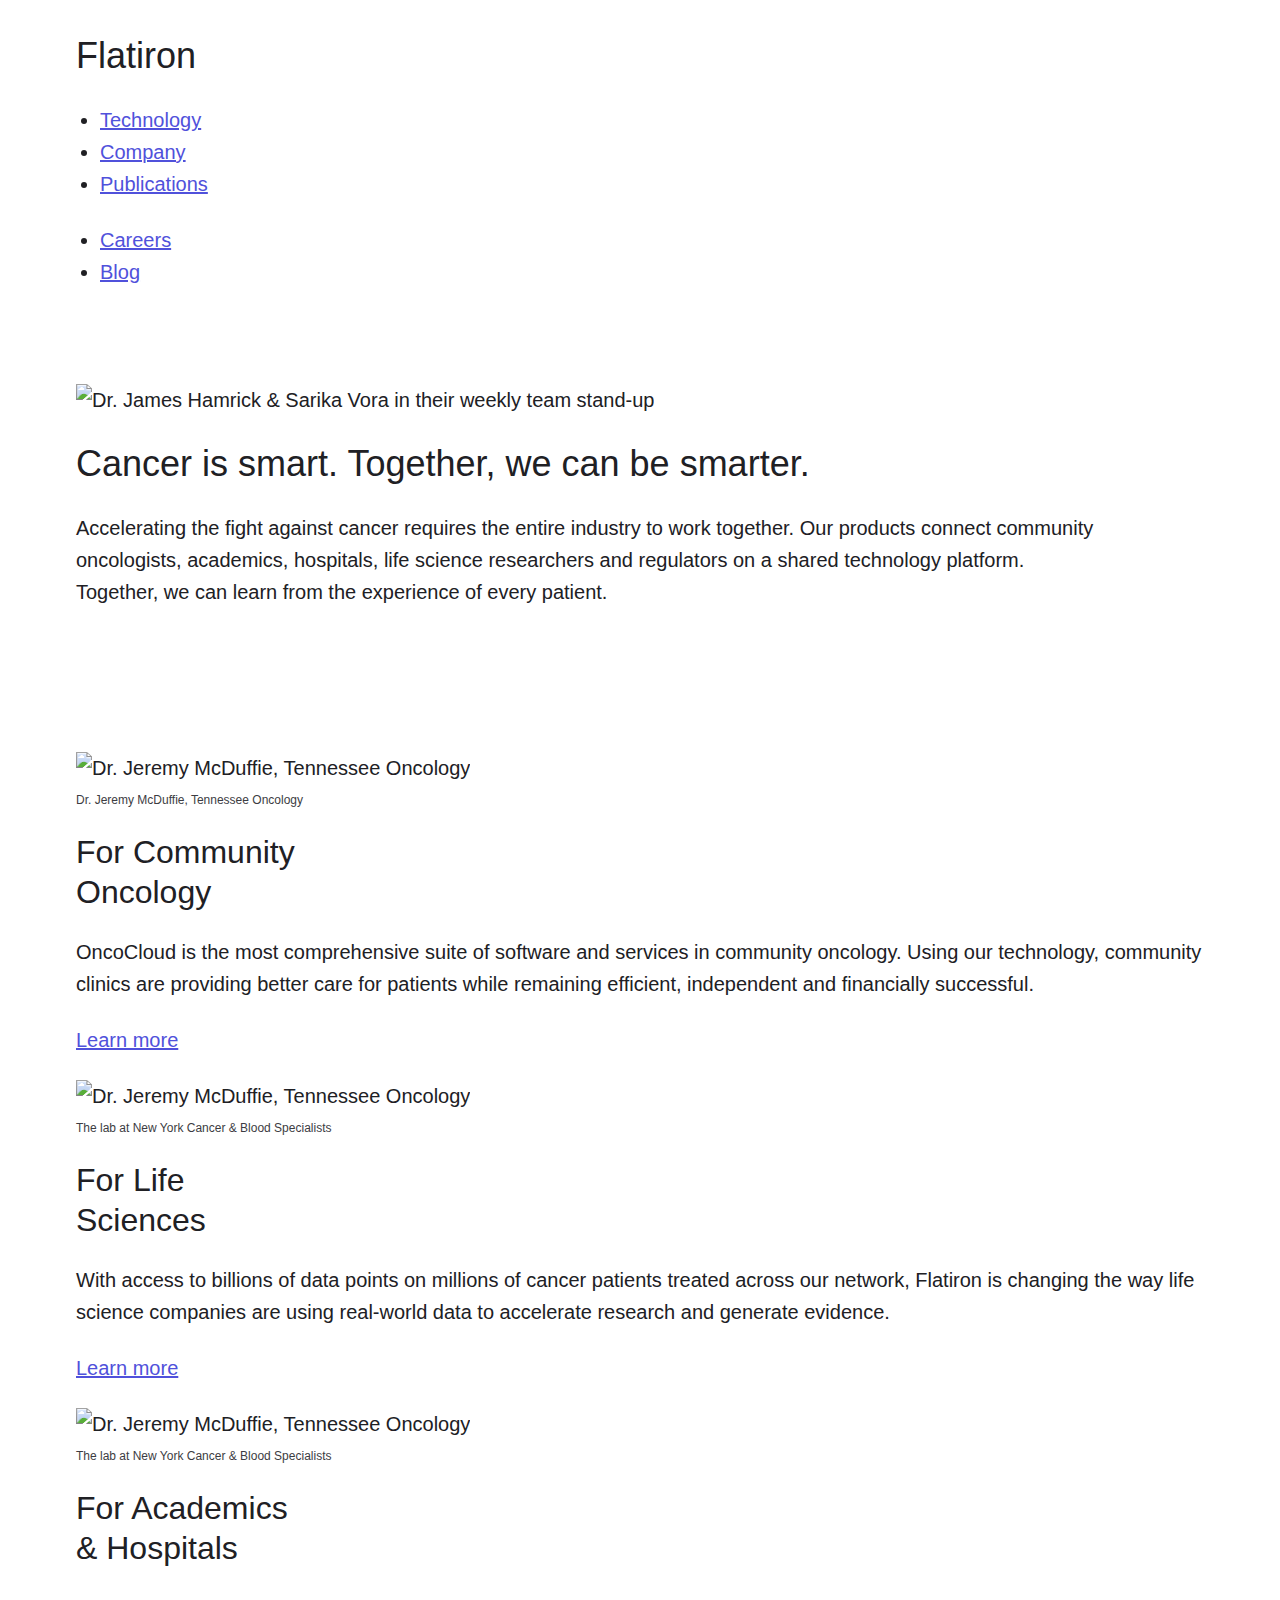
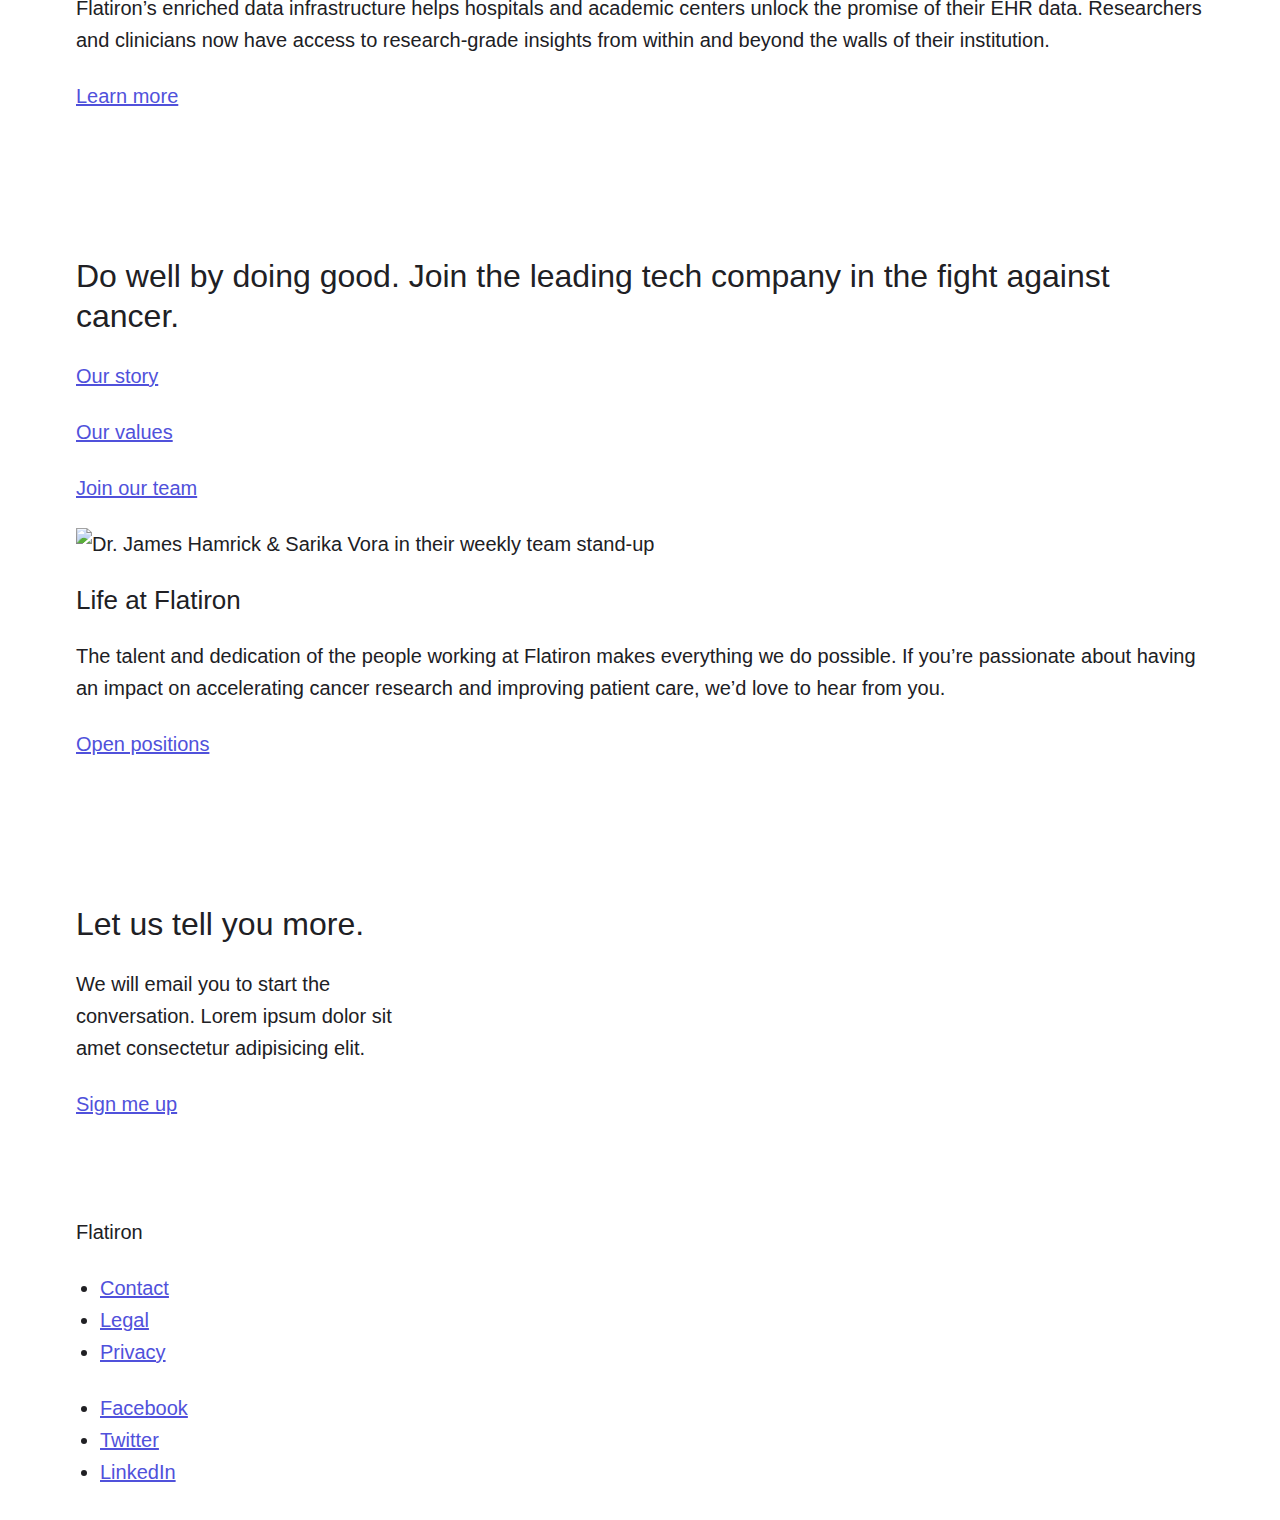
==== index.html @ cca9a59b "Project defaults" ====
<!doctype html>
<html lang="en">
    <head>
        <meta charset="utf-8">
        <meta http-equiv="x-ua-compatible" content="ie=edge">
        <title>Flatiron</title>
        <meta name="description" content="This is my HTML5 boilerplate.">
        <meta name="viewport" content="width=device-width, initial-scale=1.0">
        <meta name="msapplication-TileColor" content="#e85e00">
        <meta name="theme-color" content="#e85e00">
        <link rel="apple-touch-icon" sizes="180x180" href="/apple-touch-icon.png">
        <link rel="icon" type="image/png" sizes="32x32" href="/favicon-32x32.png">
        <link rel="icon" type="image/png" sizes="16x16" href="/favicon-16x16.png">
        <link rel="manifest" href="/site.webmanifest">
        <link rel="mask-icon" href="/safari-pinned-tab.svg" color="#5bbad5">
        <meta name="msapplication-TileColor" content="#603cba">
        <meta name="theme-color" content="#ffffff">
        <link rel="stylesheet" href="css/normalize.css">
        <link rel="stylesheet" href="css/screen.css">
    </head>
    <body>
        <header class="o-row">
            <div class="o-container">
                <h1>
                    Flatiron
                </h1>
                <nav>
                    <ul>
                        <li><a href="#!">Technology</a></li>
                        <li><a href="#!">Company</a></li>
                        <li><a href="#!">Publications</a></li>
                    </ul>
                </nav>
                <nav>
                    <ul>
                        <li><a href="#!">Careers</a></li>
                        <li><a href="#!">Blog</a></li>
                    </ul>
                </nav>
            </div>
        </header>
        <section class="o-row o-row--lg">
            <div class="o-container">
                <figure>
                    <img src="img/jpg/intro-img.jpg" alt="Dr. James Hamrick & Sarika Vora in their weekly team stand-up">
                </figure>
                <h1>
                    Cancer is smart.
                    Together, we can
                    be smarter.
                </h1>
                <p>
                    Accelerating the fight against cancer requires the entire industry to work together. Our products connect community oncologists, academics, hospitals, life science researchers and regulators on a shared technology platform. <br>
                    Together, we can learn from the experience of every patient.
                </p>
            </div>
        </section>
        <section class="o-row o-row--lg">
            <div class="o-container">
                <article>
                    <figure>
                        <picture>
                            <source srcset="img/jpg/img-1.jpg" media="(min-width: 992px)">
                            <source srcset="img/jpg/img-1-landscape@2x.jpg" media="(min-width: 576px)">
                            <img src="img/jpg/img-1-landscape.jpg" alt="Dr. Jeremy McDuffie, Tennessee Oncology">
                        </picture>
                        <figcaption>Dr. Jeremy McDuffie, Tennessee Oncology</figcaption>
                    </figure>
                    <header>
                        <h2>
                            For Community <br>
                            Oncology
                        </h2>
                    </header>
                    <p>
                        OncoCloud is the most comprehensive suite of software and services in community oncology. Using our technology, community clinics are providing better care for patients while remaining efficient, independent and financially successful.
                    </p>
                    <p>
                        <a href="#!">Learn more</a>
                    </p>
                </article>
                <article>
                    <figure>
                        <picture>
                            <source srcset="img/jpg/img-2.jpg" media="(min-width: 992px)">
                            <source srcset="img/jpg/img-2-landscape@2x.jpg" media="(min-width: 576px)">
                            <img src="img/jpg/img-2-landscape.jpg" alt="Dr. Jeremy McDuffie, Tennessee Oncology">
                        </picture>
                        <figcaption>The lab at New York Cancer & Blood Specialists</figcaption>
                    </figure>
                    <header>
                        <h2>
                            For Life <br>
                            Sciences
                        </h2>
                    </header>
                    <p>
                        With access to billions of data points on millions of cancer patients treated across our network, Flatiron is changing the way life science companies are using real-world data to accelerate research and generate evidence.
                    </p>
                    <p>
                        <a href="#!">Learn more</a>
                    </p>
                </article>
                <article>
                    <figure>
                        <picture>
                            <source srcset="img/jpg/img-3.jpg" media="(min-width: 992px)">
                            <source srcset="img/jpg/img-3-landscape@2x.jpg" media="(min-width: 576px)">
                            <img src="img/jpg/img-3-landscape.jpg" alt="Dr. Jeremy McDuffie, Tennessee Oncology">
                        </picture>
                        <figcaption>The lab at New York Cancer & Blood Specialists</figcaption>
                    </figure>
                    <header>
                        <h2>
                            For Academics <br>
                            &amp; Hospitals
                        </h2>
                    </header>
                    <p>
                        Flatiron’s enriched data infrastructure helps hospitals and academic centers unlock the promise of their EHR data. Researchers and clinicians now have access to research-grade insights from within and beyond the walls of their institution.
                    </p>
                    <p>
                        <a href="#!">Learn more</a>
                    </p>
                </article>
            </div>
        </section>
        <section class="o-row o-row--lg">
            <div class="o-container">
                <header>
                    <h2>
                        Do well by doing good. Join the leading tech company in the fight against cancer.
                    </h2>
                </header>
                <p>
                    <a href="#!">Our story</a>
                </p>
                <p>
                    <a href="#!">Our values</a>
                </p>
                <p>
                    <a href="#!">Join our team</a>
                </p>
            </div>
            <div class="o-container">
                <figure>
                    <img src="img/jpg/img-4.jpg" alt="Dr. James Hamrick & Sarika Vora in their weekly team stand-up">
                </figure>
            </div>
            <div class="o-container">
                <h3>
                    Life at Flatiron
                </h3>

                <p>
                    The talent and dedication of the people working at Flatiron makes everything we do possible. If you’re passionate about having an impact on accelerating cancer research and improving patient care, we’d love to hear from you.
                </p>
                <p>
                    <a href="#!">Open positions</a>
                </p>
            </div>
        </section>
        <section class="o-row o-row--lg">
            <div class="o-container">
                <div class="u-max-width-xs">
                    <h2>
                        Let us tell you more.
                    </h2>
                    <p>
                        We will email you to start the conversation. Lorem ipsum dolor sit amet consectetur adipisicing elit.
                    </p>
                    <p>
                        <a href="#!">Sign me up</a>
                    </p>
                </div>
            </div>
        </section>
        <footer class="o-row">
            <div class="o-container">
                <p>
                    Flatiron
                </p>
                <nav>
                    <ul>
                        <li><a href="#!">Contact</a></li>
                        <li><a href="#!">Legal</a></li>
                        <li><a href="#!">Privacy</a></li>
                    </ul>
                </nav>

                <nav>
                    <ul>
                        <li><a href="#!">Facebook</a></li>
                        <li><a href="#!">Twitter</a></li>
                        <li><a href="#!">LinkedIn</a></li>
                    </ul>
                </nav>
            </div>
        </footer>
    </body>
</html>
---- css/screen.css ----
/*------------------------------------*\
  #FONTS
\*------------------------------------*/
@font-face {
    font-family: "HK Grotesk Web";
    font-weight: 200;
    src: url("../fonts/hkgrotesk-light-webfont.woff2") format("woff2");
    src: url("../fonts/hkgrotesk-light-webfont.woff") format("woff");
}

@font-face {
    font-family: "HK Grotesk Web";
    font-weight: 400;
    src: url("../fonts/hkgrotesk-regular-webfont.woff2") format("woff2");
    src: url("../fonts/hkgrotesk-regular-webfont.woff") format("woff");
}

@font-face {
    font-family: "HK Grotesk Web";
    font-weight: 600;
    src: url("../fonts/hkgrotesk-medium-webfont.woff2") format("woff2");
    src: url("../fonts/hkgrotesk-medium-webfont.woff") format("woff");
}
/*------------------------------------*\
  #GENERIC
\*------------------------------------*/

/*
    Generic: Page
    ---
    Global page styles + universal box-sizing:
*/

html {
    font-size: 16px;
    line-height: 1.5;
    font-family: "HK Grotesk Web", Helvetica, arial, sans-serif;
    color: #202024;
    box-sizing: border-box;
    -webkit-font-smoothing: antialiased;
    -moz-osx-font-smoothing: grayscale;
}

*,
*:before,
*:after {
    box-sizing: inherit;
}

head {
    color: #5051DB;
}
/*
 * Remove text-shadow in selection highlight:
 * https://twitter.com/miketaylr/status/12228805301
 *
 * Customize the background color to match your design.
 */

::selection {
    background: #5051DB;
    color: white;
    text-shadow: none;
}

/*------------------------------------*\
  #Elements
\*------------------------------------*/

/*
    Elements: Images
    ---
    Default markup for images to make them responsive
*/

img {
    max-width: 100%;
    vertical-align: top;
}

/*
    Elements: typography
    ---
    Default markup for typographic elements
*/

h1,
h2,
h3 {
    font-weight: 200;
}

h1 {
    font-size: 36px;
    line-height: 48px;
    margin: 0 0 24px;
}

h2 {
    font-size: 32px;
    line-height: 40px;
    margin: 0 0 24px;
}

h3 {
    font-size: 26px;
    line-height: 32px;
    margin: 0 0 24px;
}

h4,
h5,
h6 {
    font-size: 20px;
    line-height: 24px;
    margin: 0 0 24px;
}

p,
ol,
ul,
dl,
table,
address,
figure {
    margin: 0 0 24px;
}

ul,
ol {
    padding-left: 24px;
}

li ul,
li ol {
    margin-bottom: 0;
}

blockquote {
    font-style: normal;
    font-size: 23px;
    line-height: 32px;
    margin: 0 0 24px;
}

blockquote * {
    font-size: inherit;
    line-height: inherit;
}

figcaption {
    font-weight: 400;
    font-size: 12px;
    line-height: 16px;
    margin-top: 8px;
    color: #3C3C42;
}

hr {
    border: 0;
    height: 1px;
    background: LightGrey;
    margin: 0 0 24px;
}

a {
    color: #5051DB;
    transition: all .1s ease-in-out;
}

a:visited,
a:active {
    color: #3E3EA8;
}

a:hover,
a:focus {
    color: #3E3EA8;
}

/*------------------------------------*\
  #OBJECTS
\*------------------------------------*/

/*
    Objects: Row
    ---
    Creates a horizontal row that stretches the viewport and adds padding around children
*/

.o-row {
    position: relative;
    padding: 24px 24px 0;
    display: flow-root;
}

/* size modifiers */

.o-row--lg {
    padding: 48px 24px 24px;
}

@media (min-width: 768px) {
    .o-row {
        padding-left: 48px;
        padding-right: 48px;
    }

    .o-row--lg {
        padding-top: 72px;
        padding-bottom: 48px;
    }
}

/*
    Objects: Container
    ---
    Creates a horizontal container that sets de global max-width
*/

.o-container {
    margin-left: auto;
    margin-right: auto;
    width: 100%;
    max-width: 56.4em; /* 56.4 * 20px = 1128px */
}

/*
    Objects: Layout
    ---
    The layout object provides us with a column-style layout system. This object
    contains the basic structural elements, but classes should be complemented
    with width utilities
*/

.o-layout {
    display: -webkit-flex;
    display: -ms-flexbox;
    display: flex;
    flex-wrap: wrap;
}

    .o-layout__item {
        flex-basis: 100%;
    }

/* gutter modifiers, these affect o-layout__item too */

.o-layout--gutter {
    margin: 0 -12px;
}

.o-layout--gutter > .o-layout__item {
    padding: 0 12px;
}

.o-layout--gutter-sm {
    margin: 0 -6px;
}

.o-layout--gutter-sm > .o-layout__item {
    padding: 0 6px;
}

.o-layout--gutter-lg {
    margin: 0 -24px;
}

.o-layout--gutter-lg > .o-layout__item {
    padding: 0 24px;
}

/* reverse horizontal row modifier */

.o-layout--row-reverse {
    flex-direction: row-reverse;
}

/* Horizontal alignment modifiers*/

.o-layout--justify-start {
    justify-content: flex-start;
}

.o-layout--justify-end {
    justify-content: flex-end;
}

.o-layout--justify-center {
    justify-content: center;
}

.o-layout--justify-space-around {
    justify-content: space-around;
}

.o-layout--justify-space-evenly {
    justify-content: space-evenly;
}

.o-layout--justify-space-between {
    justify-content: space-between;
}

/* Vertical alignment modifiers */

.o-layout--align-start {
    align-items: flex-start;
}

.o-layout--align-end {
    align-items: flex-end;
}

.o-layout--align-center {
    align-items: center;
}

.o-layout--align-baseline {
    align-items: baseline;
}

/* Vertical alignment modifiers that only work if there is one than one flex item */

.o-layout--align-content-start {
    align-content: start;
}

.o-layout--align-content-end {
    align-content: end;
}

.o-layout--align-content-center {
    align-content: center;
}

.o-layout--align-content-space-around {
    align-content: space-around;
}

.o-layout--align-content-space-between {
    align-content: space-between;
}

/*------------------------------------*\
  #COMPONENTS
\*------------------------------------*/

/*------------------------------------*\
  #UTILITIES
\*------------------------------------*/

/*
    Utilities: max-width
    ---
    Utility classes to put specific max widths onto elements
*/

.u-max-width-xs {
    max-width: 18em !important;
}

.u-max-width-sm {
    max-width: 36em !important;
}

.u-max-width-md {
    max-width: 42em !important;
}

.u-max-width-lg {
    max-width: 60em !important;
}

.u-max-width-xl {
    max-width: 75em !important;
}

.u-max-width-none {
    max-width: none !important;
}

/*
    Utility: Flex
    ---
    Utility classes to put specific flex properties onto elements
    Will be mostly used on o-layout__item
*/

.u-flex-basis-auto {
    flex-basis: auto !important;
}

.u-flex-grow-1 {
    flex-grow: 1 !important;
}

.u-1-of-2 {
    flex-basis: calc(100% / 2) !important;
}

.u-1-of-3 {
    flex-basis: calc(100% / 3) !important;
}

.u-2-of-3 {
    flex-basis: calc(100% / 3 * 2) !important;
}

.u-1-of-4 {
    flex-basis: calc(100% / 4) !important;
}

.u-3-of-4 {
    flex-basis: calc(100% / 4 * 3) !important;
}

.u-1-of-5 {
    flex-basis: calc(100% / 5) !important;
}

.u-2-of-5 {
    flex-basis: calc(100% / 5 * 2) !important;
}

.u-3-of-5 {
    flex-basis: calc(100% / 5 * 3) !important;
}

.u-4-of-5 {
    flex-basis: calc(100% / 5 * 4) !important;
}

.u-1-of-6 {
    flex-basis: calc(100% / 6) !important;
}

.u-5-of-6 {
    flex-basis: calc(100% / 6 * 5) !important;
}

@media (min-width: 576px) {
    .u-1-of-2-bp1 {
        flex-basis: calc(100% / 2) !important;
    }
    .u-1-of-3-bp1 {
        flex-basis: calc(100% / 3) !important;
    }
    .u-2-of-3-bp1 {
        flex-basis: calc(100% / 3 * 2) !important;
    }
    .u-1-of-4-bp1 {
        flex-basis: calc(100% / 4) !important;
    }
    .u-3-of-4-bp1 {
        flex-basis: calc(100% / 4 * 3) !important;
    }
    .u-1-of-5-bp1 {
        flex-basis: calc(100% / 5) !important;
    }
    .u-2-of-5-bp1 {
        flex-basis: calc(100% / 5 * 2) !important;
    }
    .u-3-of-5-bp1 {
        flex-basis: calc(100% / 5 * 3) !important;
    }
    .u-4-of-5-bp1 {
        flex-basis: calc(100% / 5 * 4) !important;
    }
    .u-1-of-6-bp1 {
        flex-basis: calc(100% / 6) !important;
    }
    .u-5-of-6-bp1 {
        flex-basis: calc(100% / 6 * 5) !important;
    }
}

@media (min-width: 768px) {
    .u-1-of-2-bp2 {
        flex-basis: calc(100% / 2) !important;
    }
    .u-1-of-3-bp2 {
        flex-basis: calc(100% / 3) !important;
    }
    .u-2-of-3-bp2 {
        flex-basis: calc(100% / 3 * 2) !important;
    }
    .u-1-of-4-bp2 {
        flex-basis: calc(100% / 4) !important;
    }
    .u-3-of-4-bp2 {
        flex-basis: calc(100% / 4 * 3) !important;
    }
    .u-1-of-5-bp2 {
        flex-basis: calc(100% / 5) !important;
    }
    .u-2-of-5-bp2 {
        flex-basis: calc(100% / 5 * 2) !important;
    }
    .u-3-of-5-bp2 {
        flex-basis: calc(100% / 5 * 3) !important;
    }
    .u-4-of-5-bp2 {
        flex-basis: calc(100% / 5 * 4) !important;
    }
    .u-1-of-6-bp2 {
        flex-basis: calc(100% / 6) !important;
    }
    .u-5-of-6-bp2 {
        flex-basis: calc(100% / 6 * 5) !important;
    }
}

@media (min-width: 992px) {
    .u-1-of-2-bp3 {
        flex-basis: calc(100% / 2) !important;
    }
    .u-1-of-3-bp3 {
        flex-basis: calc(100% / 3) !important;
    }
    .u-2-of-3-bp3 {
        flex-basis: calc(100% / 3 * 2) !important;
    }
    .u-1-of-4-bp3 {
        flex-basis: calc(100% / 4) !important;
    }
    .u-3-of-4-bp3 {
        flex-basis: calc(100% / 4 * 3) !important;
    }
    .u-1-of-5-bp3 {
        flex-basis: calc(100% / 5) !important;
    }
    .u-2-of-5-bp3 {
        flex-basis: calc(100% / 5 * 2) !important;
    }
    .u-3-of-5-bp3 {
        flex-basis: calc(100% / 5 * 3) !important;
    }
    .u-4-of-5-bp3 {
        flex-basis: calc(100% / 5 * 4) !important;
    }
    .u-1-of-6-bp3 {
        flex-basis: calc(100% / 6) !important;
    }
    .u-5-of-6-bp3 {
        flex-basis: calc(100% / 6 * 5) !important;
    }
}

@media (min-width: 1200px) {
    .u-1-of-2-bp4 {
        flex-basis: calc(100% / 2) !important;
    }
    .u-1-of-3-bp4 {
        flex-basis: calc(100% / 3) !important;
    }
    .u-2-of-3-bp4 {
        flex-basis: calc(100% / 3 * 2) !important;
    }
    .u-1-of-4-bp4 {
        flex-basis: calc(100% / 4) !important;
    }
    .u-3-of-4-bp4 {
        flex-basis: calc(100% / 4 * 3) !important;
    }
    .u-1-of-5-bp4 {
        flex-basis: calc(100% / 5) !important;
    }
    .u-2-of-5-bp4 {
        flex-basis: calc(100% / 5 * 2) !important;
    }
    .u-3-of-5-bp4 {
        flex-basis: calc(100% / 5 * 3) !important;
    }
    .u-4-of-5-bp4 {
        flex-basis: calc(100% / 5 * 4) !important;
    }
    .u-1-of-6-bp4 {
        flex-basis: calc(100% / 6) !important;
    }
    .u-5-of-6-bp4 {
        flex-basis: calc(100% / 6 * 5) !important;
    }
}

/*------------------------------------*\
  #MEDIA
\*------------------------------------*/

/*
    Media Queries
    ---
    EXAMPLE Media Queries for Responsive Design.
    These examples override the primary ('mobile first') styles.
    USE THEM INLINE!
*/

/* Extra small devices (portrait phones, less than 576px)
   No media query since this is the default in mobile first design
*/

/* Small devices (landscape phones, 576px and up)
@media (min-width: 576px) {}
*/

/* Medium devices (tablets, 768px and up)
@media (min-width: 768px) {}
*/
@media (min-width: 768px){
    html {
        font-size: 20px;
        line-height: 1.6;
    }
}

/* Large devices (landscape tablets, desktops, 992px and up)
@media (min-width: 992px) {}
*/

/* Extra large devices (large desktops, 1200px and up)
@media (min-width: 1200px) {}
*/

/*
    Print styles.
    ---
    Inlined to avoid the additional HTTP request:
    http://www.phpied.com/delay-loading-your-print-css/
*/

@media print {
    *,
    *:before,
    *:after {
        background: transparent !important;
        color: #000 !important;
        /* Black prints faster:
                                   http://www.sanbeiji.com/archives/953 */
        box-shadow: none !important;
        text-shadow: none !important;
    }
    a,
    a:visited {
        text-decoration: underline;
    }
    a[href]:after {
        content: " (" attr(href) ")";
    }
    abbr[title]:after {
        content: " (" attr(title) ")";
    }
    /*
     * Don't show links that are fragment identifiers,
     * or use the `javascript:` pseudo protocol
     */
    a[href^="#"]:after,
    a[href^="javascript:"]:after {
        content: "";
    }
    pre {
        white-space: pre-wrap !important;
    }
    pre,
    blockquote {
        border: 1px solid #999;
        page-break-inside: avoid;
    }
    /*
     * Printing Tables:
     * http://css-discuss.incutio.com/wiki/Printing_Tables
     */
    thead {
        display: table-header-group;
    }
    tr,
    img {
        page-break-inside: avoid;
    }
    p,
    h2,
    h3 {
        orphans: 3;
        widows: 3;
    }
    h2,
    h3 {
        page-break-after: avoid;
    }
}
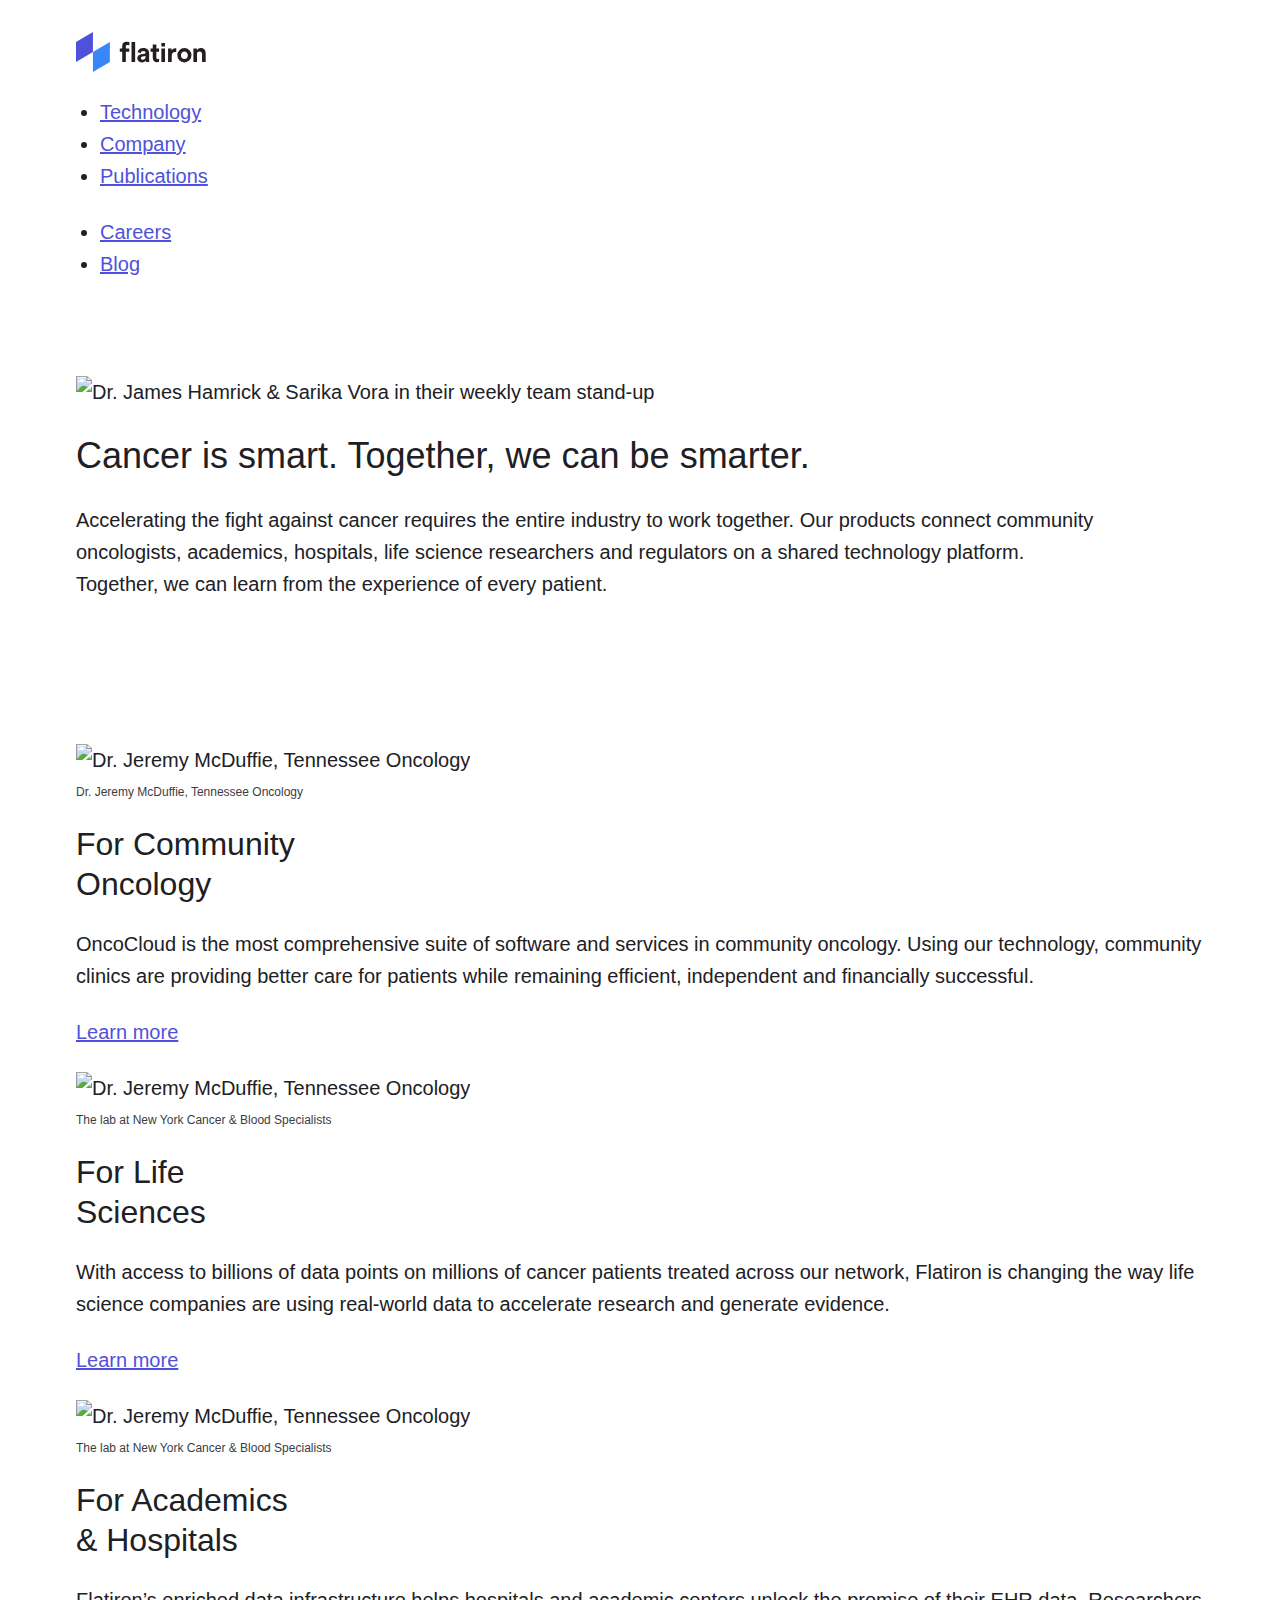
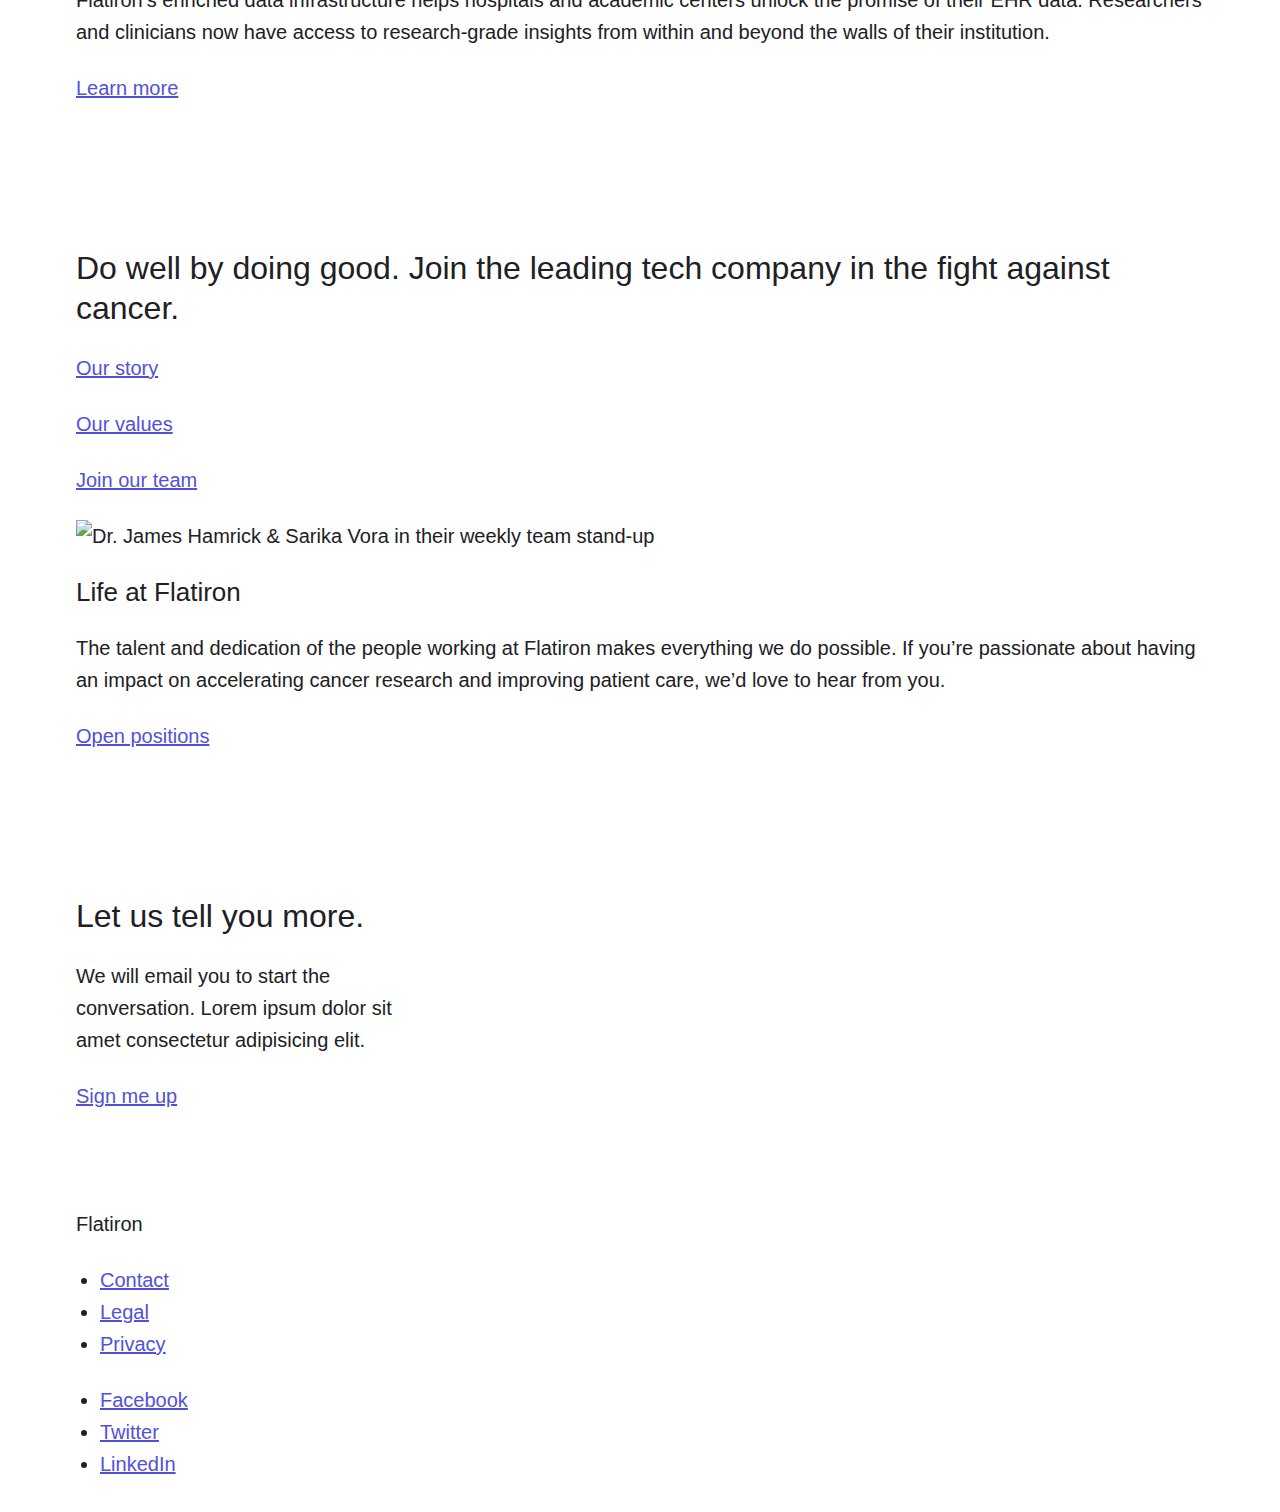
==== commit 393cd255: "add logo" ====
--- a/index.html
+++ b/index.html
@@ -21,8 +21,13 @@
     <body>
         <header class="o-row">
             <div class="o-container">
-                <h1>
-                    Flatiron
+                <h1 class="c-logo">
+                    <svg class="c-logo__symbol" xmlns="http://www.w3.org/2000/svg" viewBox="0 0 130 40">
+                        <title>Flatiron</title>
+                        <path fill="#3887f7" d="M15.659,19.25v20l16.929-10v-20Z" transform="translate(1.27 0.75)"/>
+                        <path fill="#5051db" d="M16.929,0,0,10V30L16.929,20Z"/>
+                        <path fill="#231f20" d="M57.537,13.551a7.061,7.061,0,1,1,14.119,0,7.061,7.061,0,1,1-14.119,0Zm3.64,0c0,2.532,1.641,3.853,3.42,3.853s3.42-1.294,3.42-3.853S66.375,9.7,64.6,9.7,61.177,10.992,61.177,13.551ZM17.441,16.634c0-2.422,1.778-3.771,4.023-4.1l3.31-.5c.766-.109,1.012-.495,1.012-.962,0-.964-.738-1.762-2.27-1.762A2.394,2.394,0,0,0,20.973,11.3l-3.23-.689c.326-2.058,2.256-4.24,5.747-4.24,4.268,0,5.854,2.422,5.854,5.146v6.659a15.308,15.308,0,0,0,.165,2.147H26.169a9.242,9.242,0,0,1-.137-1.624,4.49,4.49,0,0,1-3.967,2.009C19.193,20.706,17.441,18.752,17.441,16.634Zm5.308-1.927a1.706,1.706,0,0,0-1.67,1.706,1.584,1.584,0,0,0,1.751,1.569c1.533,0,2.956-.743,2.956-3.137v-.606Zm10.2,1.623v-6.3h-2.2V6.781h2.2V2.735h3.611V6.781h2.709v3.247H36.565V15.7c0,1.184.547,1.569,1.588,1.569a5.26,5.26,0,0,0,1.12-.109v3.027a5.976,5.976,0,0,1-2.264.33A4.067,4.067,0,0,1,32.954,16.33Zm49.288,3.991v-7.9c0-1.514-.74-2.7-2.491-2.7a2.544,2.544,0,0,0-2.516,2.808v7.788h-3.64V6.781h3.529V8.459A4.469,4.469,0,0,1,81.01,6.422c3.338,0,4.87,2.395,4.87,5.367v8.532Zm-33.967,0V6.781H51.8V8.72a4.026,4.026,0,0,1,3.519-2.05c.3,0,.887.029,1.161.056v3.687A5.451,5.451,0,0,0,55.39,10.3c-1.86,0-3.475.908-3.475,3.824v6.193Zm-6.7,0V6.781h3.638V20.321Zm-29.866,0v-20h3.64v20Zm-9.271,0V10.036H0V6.788H2.435V4.182A4.061,4.061,0,0,1,6.61,0a9.549,9.549,0,0,1,3,.424V3.451a9.55,9.55,0,0,0-1.978-.2c-1.039,0-1.586.386-1.586,1.569V6.788h3.43v3.248H6.048V20.321ZM41.572,4.773V1.3h3.638V4.773Z" transform="translate(43.8 9.679)"/>
+                    </svg>
                 </h1>
                 <nav>
                     <ul>
--- a/css/screen.css
+++ b/css/screen.css
@@ -345,6 +345,25 @@
 /*------------------------------------*\
   #COMPONENTS
 \*------------------------------------*/
+/*
+    Component: Logo
+    ---
+    Website main logo
+*/
+
+.c-logo {
+    height: 32px;
+}
+
+.c-logo__symbol {
+    height: 100%;
+}
+
+@media (min-width: 768px) {
+    .c-logo {
+        height: 40px;
+    }
+}
 
 /*------------------------------------*\
   #UTILITIES
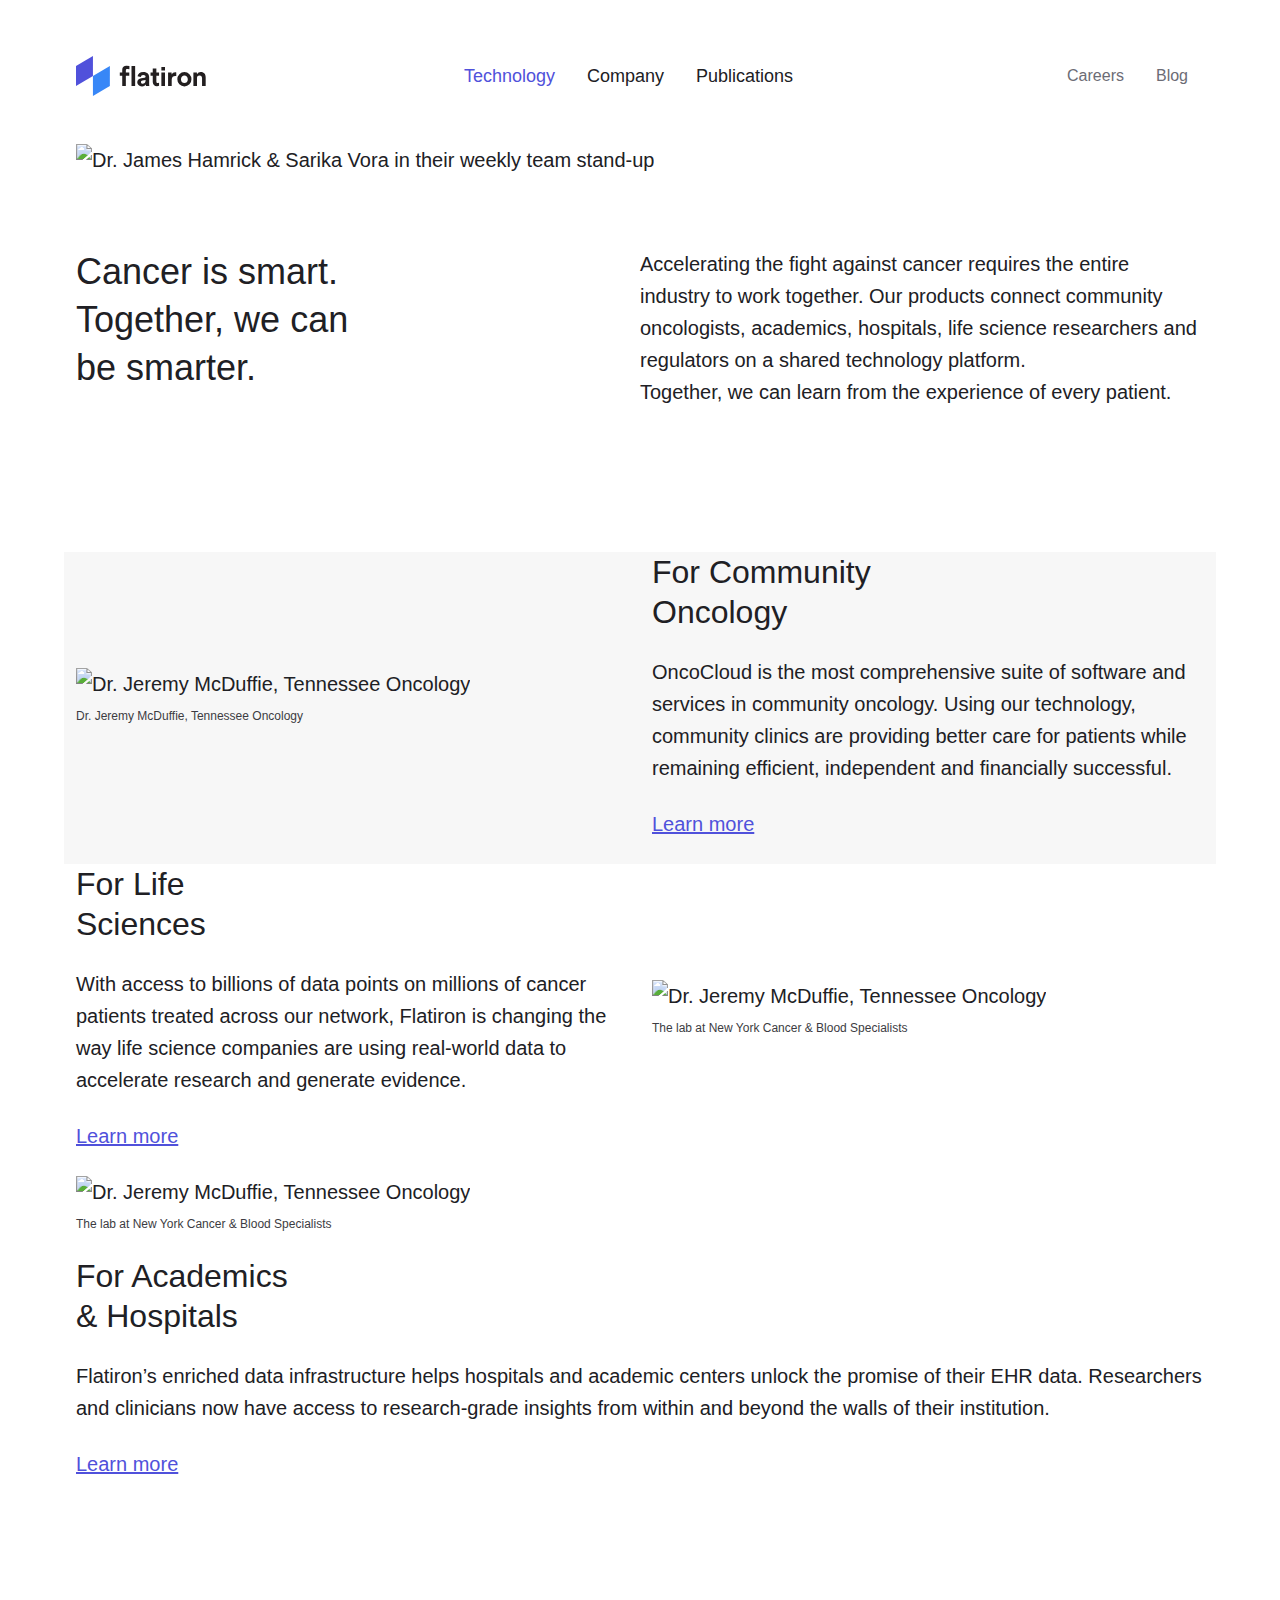
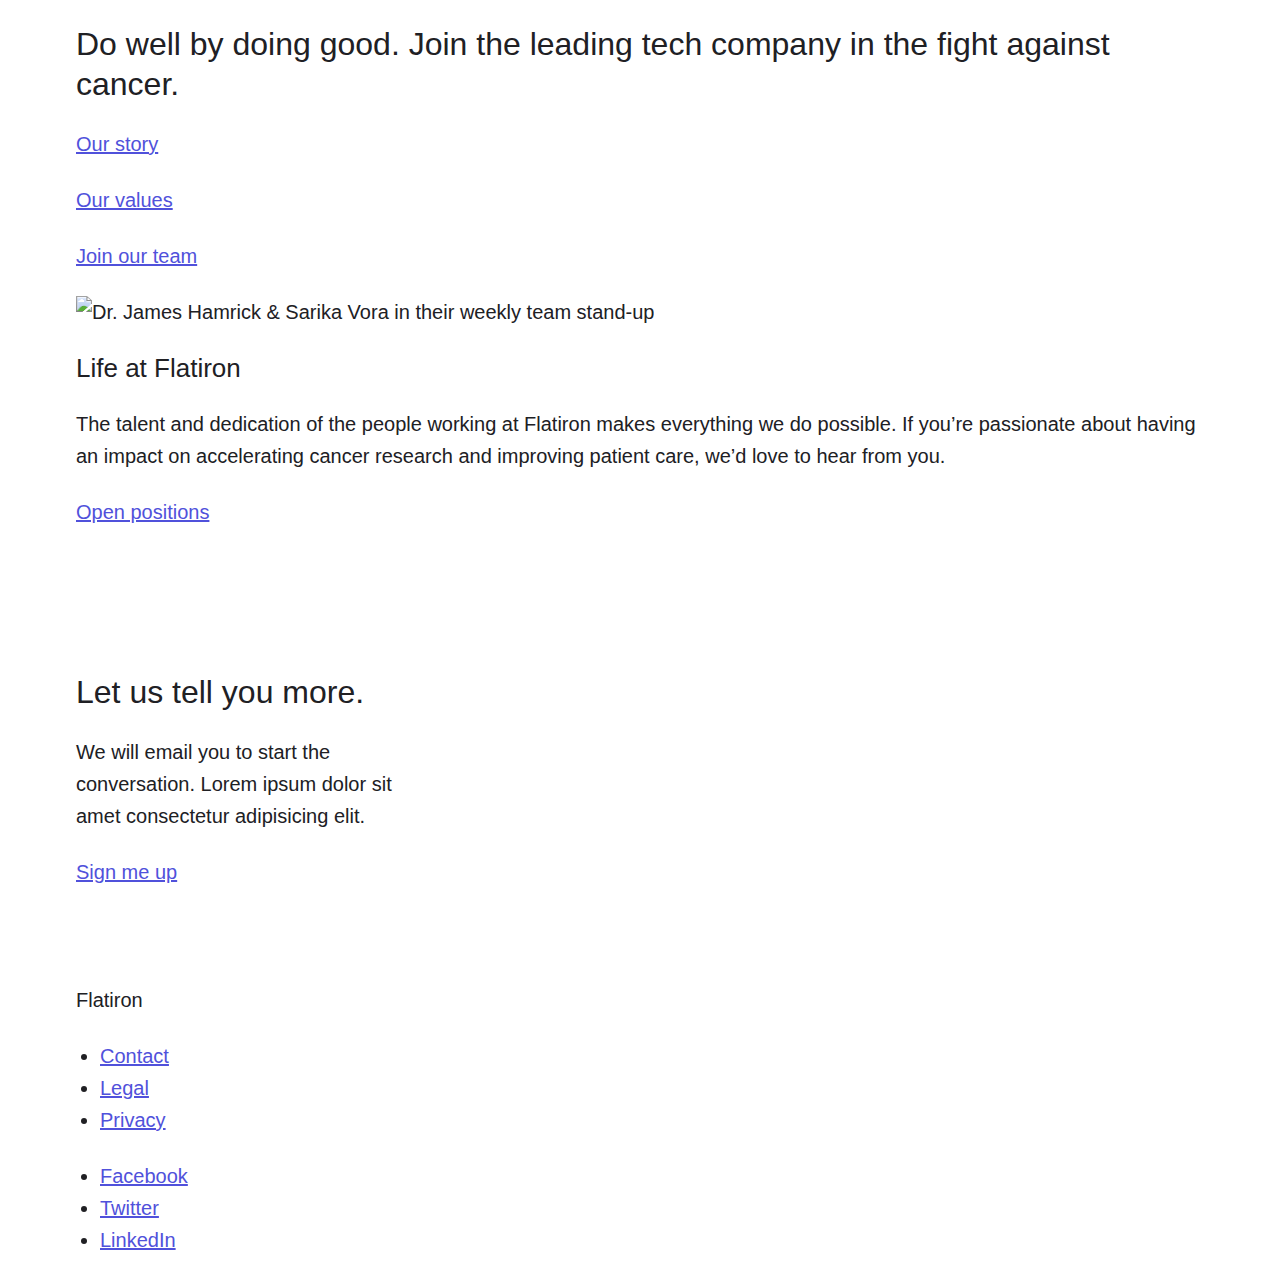
==== commit 1b9a22df: "Changed section 2 layout" ====
--- a/index.html
+++ b/index.html
@@ -19,8 +19,10 @@
         <link rel="stylesheet" href="css/screen.css">
     </head>
     <body>
-        <header class="o-row">
-            <div class="o-container">
+        <header class="o-row o-row--md">
+            <div class="o-container">
+                <div class="c-header">
+                    <div class="c-header__logo">
                 <h1 class="c-logo">
                     <svg class="c-logo__symbol" xmlns="http://www.w3.org/2000/svg" viewBox="0 0 130 40">
                         <title>Flatiron</title>
@@ -29,41 +31,53 @@
                         <path fill="#231f20" d="M57.537,13.551a7.061,7.061,0,1,1,14.119,0,7.061,7.061,0,1,1-14.119,0Zm3.64,0c0,2.532,1.641,3.853,3.42,3.853s3.42-1.294,3.42-3.853S66.375,9.7,64.6,9.7,61.177,10.992,61.177,13.551ZM17.441,16.634c0-2.422,1.778-3.771,4.023-4.1l3.31-.5c.766-.109,1.012-.495,1.012-.962,0-.964-.738-1.762-2.27-1.762A2.394,2.394,0,0,0,20.973,11.3l-3.23-.689c.326-2.058,2.256-4.24,5.747-4.24,4.268,0,5.854,2.422,5.854,5.146v6.659a15.308,15.308,0,0,0,.165,2.147H26.169a9.242,9.242,0,0,1-.137-1.624,4.49,4.49,0,0,1-3.967,2.009C19.193,20.706,17.441,18.752,17.441,16.634Zm5.308-1.927a1.706,1.706,0,0,0-1.67,1.706,1.584,1.584,0,0,0,1.751,1.569c1.533,0,2.956-.743,2.956-3.137v-.606Zm10.2,1.623v-6.3h-2.2V6.781h2.2V2.735h3.611V6.781h2.709v3.247H36.565V15.7c0,1.184.547,1.569,1.588,1.569a5.26,5.26,0,0,0,1.12-.109v3.027a5.976,5.976,0,0,1-2.264.33A4.067,4.067,0,0,1,32.954,16.33Zm49.288,3.991v-7.9c0-1.514-.74-2.7-2.491-2.7a2.544,2.544,0,0,0-2.516,2.808v7.788h-3.64V6.781h3.529V8.459A4.469,4.469,0,0,1,81.01,6.422c3.338,0,4.87,2.395,4.87,5.367v8.532Zm-33.967,0V6.781H51.8V8.72a4.026,4.026,0,0,1,3.519-2.05c.3,0,.887.029,1.161.056v3.687A5.451,5.451,0,0,0,55.39,10.3c-1.86,0-3.475.908-3.475,3.824v6.193Zm-6.7,0V6.781h3.638V20.321Zm-29.866,0v-20h3.64v20Zm-9.271,0V10.036H0V6.788H2.435V4.182A4.061,4.061,0,0,1,6.61,0a9.549,9.549,0,0,1,3,.424V3.451a9.55,9.55,0,0,0-1.978-.2c-1.039,0-1.586.386-1.586,1.569V6.788h3.43v3.248H6.048V20.321ZM41.572,4.773V1.3h3.638V4.773Z" transform="translate(43.8 9.679)"/>
                     </svg>
                 </h1>
-                <nav>
-                    <ul>
-                        <li><a href="#!">Technology</a></li>
-                        <li><a href="#!">Company</a></li>
-                        <li><a href="#!">Publications</a></li>
-                    </ul>
-                </nav>
-                <nav>
-                    <ul>
-                        <li><a href="#!">Careers</a></li>
-                        <li><a href="#!">Blog</a></li>
-                    </ul>
-                </nav>
+                    </div>
+                    <div class="c-header__nav">
+                <nav class="c-nav">
+                    <ul class="o-list c-nav__list">
+                        <li class="c-nav__item is-selected is-active is-current"><a href="#!" class="c-nav__link">Technology</a></li>
+                        <li class="c-nav__item"><a href="#!" class="c-nav__link">Company</a></li>
+                        <li class="c-nav__item"><a href="#!" class="c-nav__link">Publications</a></li>
+                    </ul>
+                </nav>
+                    </div>
+                    <div class="c-header__nav ">
+                <nav class="c-nav c-nav--meta">
+                    <ul class="o-list c-nav__list">
+                        <li class="c-nav__item"><a href="#!" class="c-nav__link c-nav__link--meta">Careers</a></li>
+                        <li class="c-nav__item"><a href="#!" class="c-nav__link c-nav__link--meta">Blog</a></li>
+                    </ul>
+                </nav>
+                </div>
+            </div>
             </div>
         </header>
-        <section class="o-row o-row--lg">
-            <div class="o-container">
+        <section class="o-row o-row--lg u-pt-clear">
+            <div class="o-container">
+                <div class="o-section o-section--lg">
                 <figure>
                     <img src="img/jpg/intro-img.jpg" alt="Dr. James Hamrick & Sarika Vora in their weekly team stand-up">
                 </figure>
-                <h1>
-                    Cancer is smart.
-                    Together, we can
+                </div>
+                <div class="o-section o-section--lg">
+                <div class="o-layout o-layout--justify-space-between">
+                <h1 class="o-layout__item u-1-of-4">
+                    Cancer is smart. <br>
+                    Together, we can <br>
                     be smarter.
                 </h1>
-                <p>
+                <p class="o-layout__item o-layout--align-end  u-1-of-2 ">
                     Accelerating the fight against cancer requires the entire industry to work together. Our products connect community oncologists, academics, hospitals, life science researchers and regulators on a shared technology platform. <br>
                     Together, we can learn from the experience of every patient.
-                </p>
+                </p> 
+                </div>
+              </div>
             </div>
         </section>
         <section class="o-row o-row--lg">
             <div class="o-container">
-                <article>
-                    <figure>
+                <article class="o-layout  o-layout--align-center o-layout--justify-center o-layout--gutter o-row—neutral-x-light">
+                    <figure class="o-layout__item  u-1-of-2-bp3">
                         <picture>
                             <source srcset="img/jpg/img-1.jpg" media="(min-width: 992px)">
                             <source srcset="img/jpg/img-1-landscape@2x.jpg" media="(min-width: 576px)">
@@ -71,6 +85,7 @@
                         </picture>
                         <figcaption>Dr. Jeremy McDuffie, Tennessee Oncology</figcaption>
                     </figure>
+                    <div class="o-layout__item u-1-of-2-bp3">
                     <header>
                         <h2>
                             For Community <br>
@@ -82,10 +97,10 @@
                     </p>
                     <p>
                         <a href="#!">Learn more</a>
-                    </p>
+                    </p></div>
                 </article>
-                <article>
-                    <figure>
+                <article class="o-layout o-layout--row-reverse o-layout--align-center o-layout--gutter">
+                    <figure class="o-layout__item u-1-of-2-bp3">
                         <picture>
                             <source srcset="img/jpg/img-2.jpg" media="(min-width: 992px)">
                             <source srcset="img/jpg/img-2-landscape@2x.jpg" media="(min-width: 576px)">
@@ -93,6 +108,7 @@
                         </picture>
                         <figcaption>The lab at New York Cancer & Blood Specialists</figcaption>
                     </figure>
+                    <div class="o-layout__item u-1-of-2-bp3">
                     <header>
                         <h2>
                             For Life <br>
@@ -104,7 +120,7 @@
                     </p>
                     <p>
                         <a href="#!">Learn more</a>
-                    </p>
+                    </p></div>
                 </article>
                 <article>
                     <figure>
--- a/css/screen.css
+++ b/css/screen.css
@@ -193,7 +193,10 @@
     padding: 24px 24px 0;
     display: flow-root;
 }
-
+/*creates background color*/
+.o-row—neutral-x-light{
+    background-color: #f7f7f7;
+}
 /* size modifiers */
 
 .o-row--lg {
@@ -204,6 +207,11 @@
     .o-row {
         padding-left: 48px;
         padding-right: 48px;
+    }
+
+    .o-row--md {
+        padding-top: 48px;
+        padding-bottom: 24px;
     }
 
     .o-row--lg {
@@ -342,6 +350,44 @@
     align-content: space-between;
 }
 
+/*
+    Objects: List
+    ---
+    Small reusable object to remove default list styling from lists
+*/
+
+.o-list {
+    list-style: none;
+    padding: 0;
+}
+
+/*
+    Objects: section
+    ---
+    Creates vertical whitespace between adjacent sections inside a row
+*/
+
+.o-section {
+    display: flow-root;
+}
+
+.o-section + .o-section {
+    margin-top: 24px;
+}
+
+@media (min-width: 768px) {
+    .o-section--lg + .o-section--lg,
+    .o-section--xl + .o-section--xl {
+        margin-top: 48px;
+    }
+}
+
+@media (min-width: 1200px) {
+    .o-section--xl + .o-section--xl {
+        margin-top: 72px;
+    }
+}
+
 /*------------------------------------*\
   #COMPONENTS
 \*------------------------------------*/
@@ -365,6 +411,85 @@
     }
 }
 
+/*
+    Component: Nav
+    ---
+    Main navigation of the site
+*/
+
+.c-nav {
+    font-size: 18px;
+    line-height: 24px;
+    display: block;
+}
+
+.c-nav__link {
+    text-decoration: none;
+    font-weight: 400;
+    padding: 8px 0;
+}
+
+.c-nav__link,
+.c-nav__link:visited,
+.c-nav__link:active {
+    color: #202024;
+}
+
+.is-selected .c-nav__link,
+.c-nav__link:hover,
+.c-nav__link:focus {
+    color: #5051DB;
+}
+
+.c-nav--meta {
+    font-size: 16px;
+}
+
+.c-nav__link--meta,
+.c-nav__link--meta:visited,
+.c-nav__link--meta:active {
+    color: #6C6C75;
+}
+
+.c-nav__link--meta:hover,
+.c-nav__link--meta:focus {
+    color: #5051DB;
+}
+
+@media (min-width: 768px) {
+    .c-nav__list {
+        display: flex;
+        margin: 0 0 inherit 0;      
+    }
+
+    .c-nav__link {
+        padding: 8px 16px;
+    }
+}
+
+/*
+    Component: header
+    ---
+    Main header of the website
+*/
+
+.c-header__nav {
+    display: none;
+}
+
+@media (min-width: 992px) {
+    .c-header {
+        display: flex;
+        justify-content:space-between;
+        align-items: center;
+    }
+
+    .c-header__nav {
+        display: block; 
+    }
+    
+}
+
 /*------------------------------------*\
   #UTILITIES
 \*------------------------------------*/
@@ -600,6 +725,16 @@
     .u-5-of-6-bp4 {
         flex-basis: calc(100% / 6 * 5) !important;
     }
+}
+
+/*
+    Utilities: spacing
+    ---
+    Utility classes to put specific margins and paddings onto elements
+*/
+
+.u-pt-clear {
+    padding-top: 0 !important;
 }
 
 /*------------------------------------*\
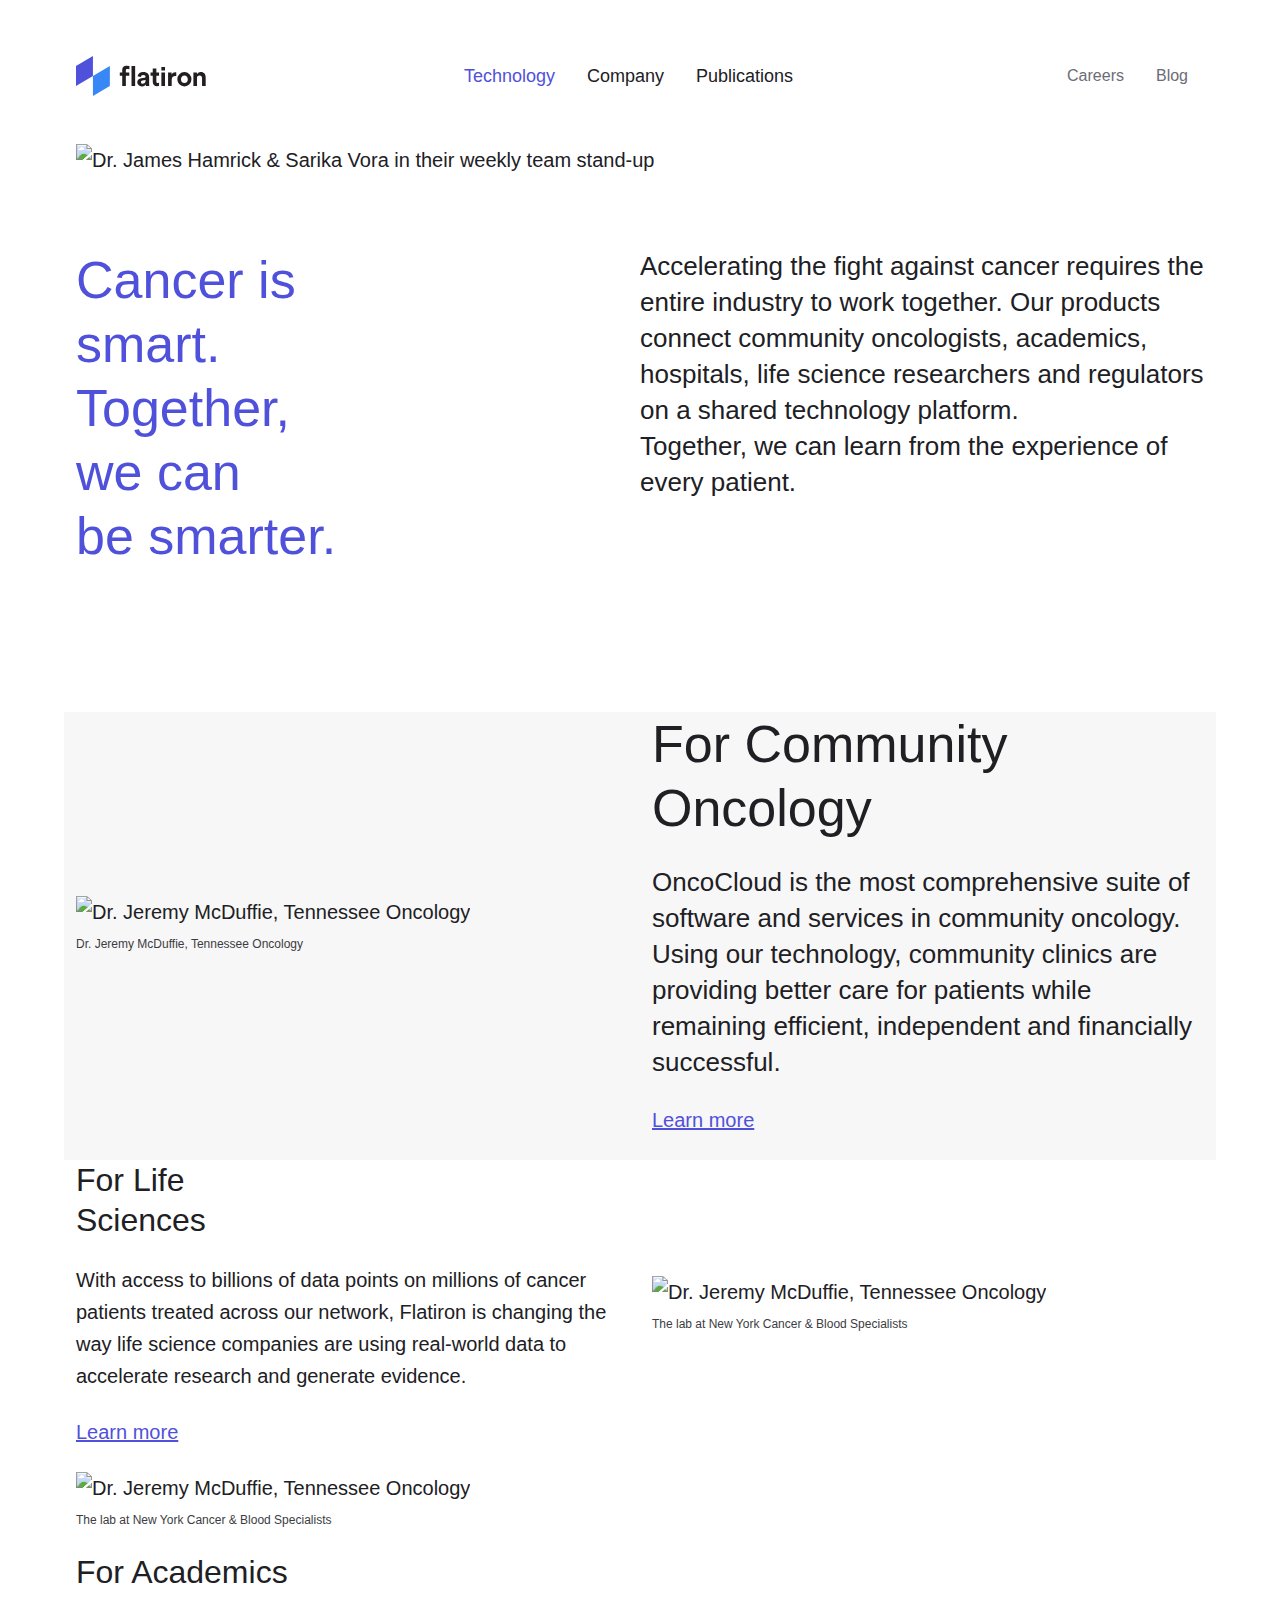
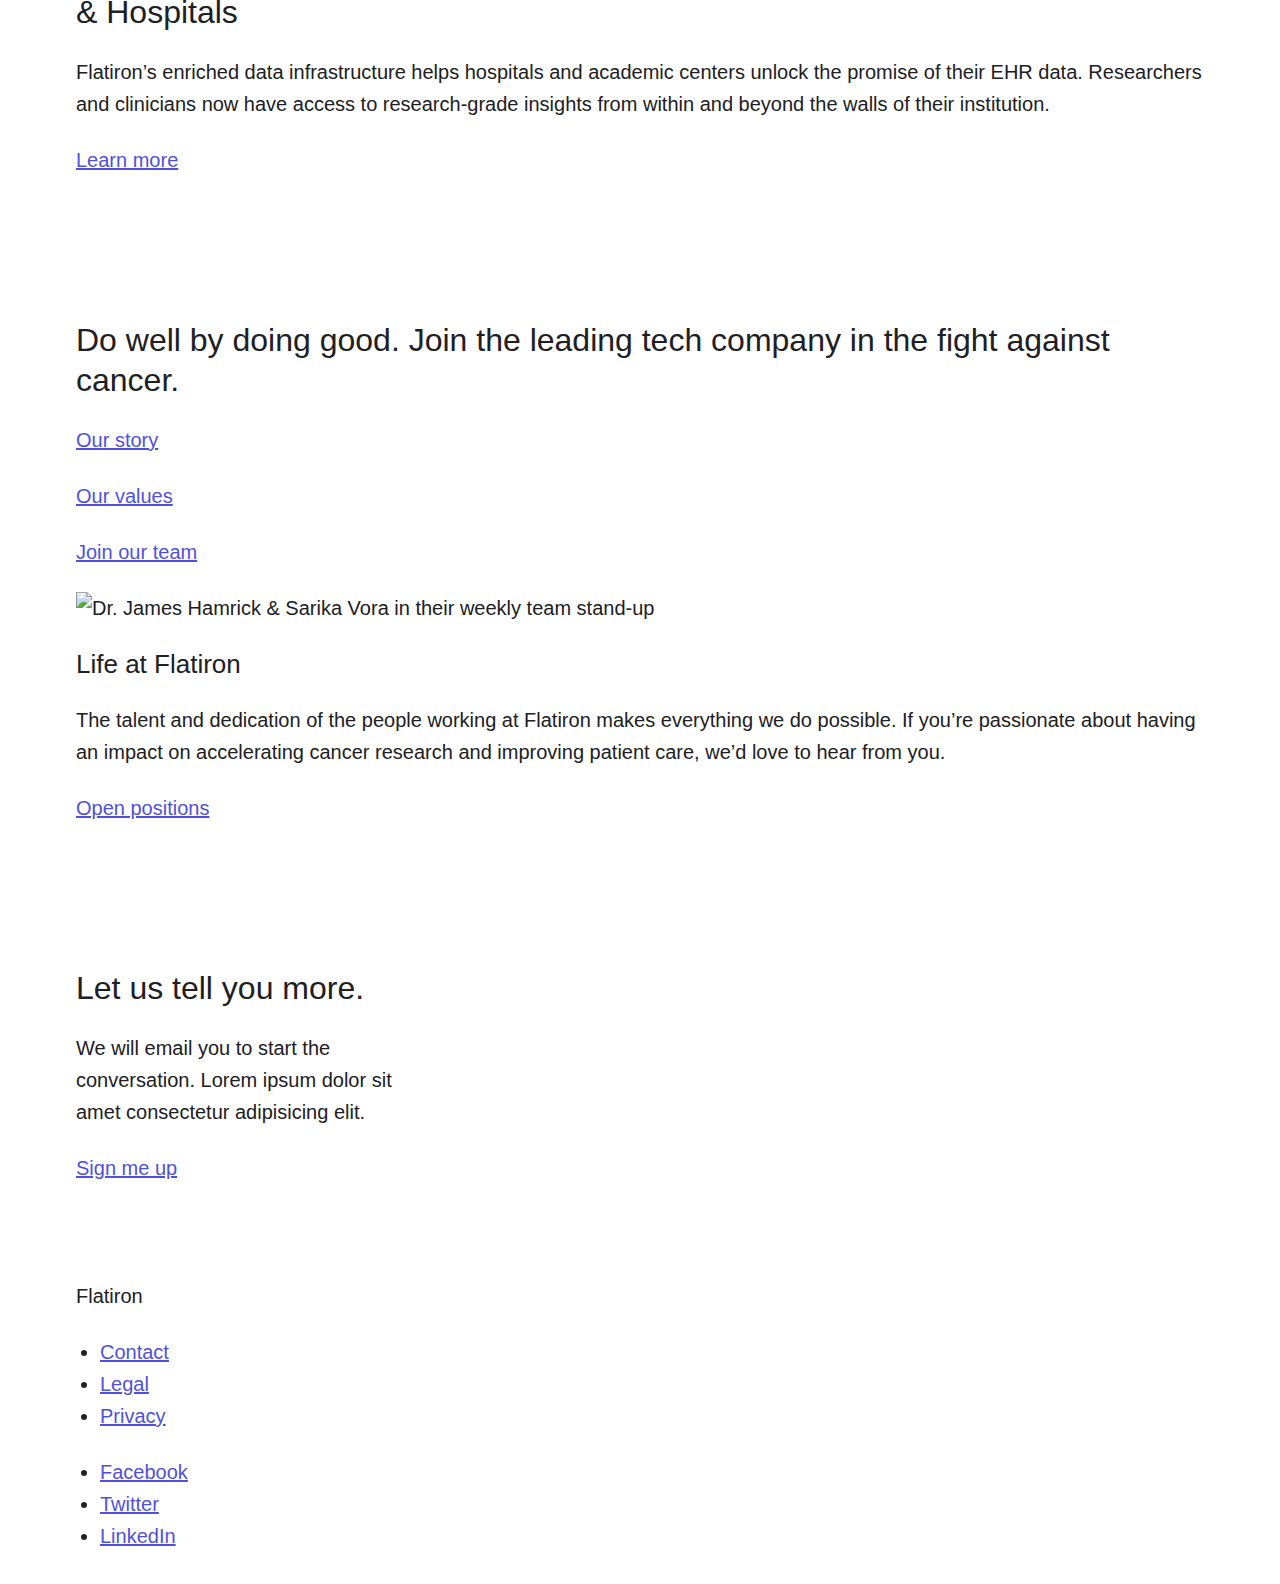
==== commit 5782de14: "." ====
--- a/index.html
+++ b/index.html
@@ -61,12 +61,12 @@
                 </div>
                 <div class="o-section o-section--lg">
                 <div class="o-layout o-layout--justify-space-between">
-                <h1 class="o-layout__item u-1-of-4">
-                    Cancer is smart. <br>
-                    Together, we can <br>
+                <h1 class="o-layout__item u-1-of-4 c-lead c-lead--xxl u-color-primary-base">
+                    Cancer is smart.<br>
+                    Together, we can<br>
                     be smarter.
                 </h1>
-                <p class="o-layout__item o-layout--align-end  u-1-of-2 ">
+                <p class="o-layout__item o-layout--align-end  u-1-of-2 c-lead--lg">
                     Accelerating the fight against cancer requires the entire industry to work together. Our products connect community oncologists, academics, hospitals, life science researchers and regulators on a shared technology platform. <br>
                     Together, we can learn from the experience of every patient.
                 </p> 
@@ -87,12 +87,12 @@
                     </figure>
                     <div class="o-layout__item u-1-of-2-bp3">
                     <header>
-                        <h2>
+                        <h2 class="c-lead c-lead--xxl">
                             For Community <br>
                             Oncology
                         </h2>
                     </header>
-                    <p>
+                    <p class="c-lead c-lead--lg">
                         OncoCloud is the most comprehensive suite of software and services in community oncology. Using our technology, community clinics are providing better care for patients while remaining efficient, independent and financially successful.
                     </p>
                     <p>
--- a/css/screen.css
+++ b/css/screen.css
@@ -490,6 +490,80 @@
     
 }
 
+/*
+    Component: Lead
+    ---
+    Lead type treatments to style everything that differs from standard typography elements
+*/
+
+.c-lead {
+    font-weight: 200;
+}
+
+.c-lead--lg {
+    font-size: 20px;
+    line-height: 32px;
+}
+
+.c-lead--xl {
+    font-size: 26px;
+    line-height: 32px;
+}
+
+.c-lead--xxl {
+    font-size: 32px;
+    line-height: 40px;
+}
+
+.c-lead--xxxl {
+    font-size: 36px;
+    line-height: 48px;
+}
+
+@media (min-width: 768px) {
+    .c-lead--lg {
+        font-size: 23px;
+        line-height: 32px;
+    }
+
+    .c-lead--xl {
+        font-size: 32px;
+        line-height: 40px;
+    }
+
+    .c-lead--xxl {
+        font-size: 41px;
+        line-height: 48px;
+    }
+
+    .c-lead--xxxl {
+        font-size: 52px;
+        line-height: 64px;
+    }
+}
+
+@media (min-width: 1200px) {
+    .c-lead--lg {
+        font-size: 26px;
+        line-height: 36px;
+    }
+
+    .c-lead--xl {
+        font-size: 36px;
+        line-height: 48px;
+    }
+
+    .c-lead--xxl {
+        font-size: 52px;
+        line-height: 64px;
+    }
+
+    .c-lead--xxxl {
+        font-size: 66px;
+        line-height: 72px;
+    }
+}
+
 /*------------------------------------*\
   #UTILITIES
 \*------------------------------------*/
@@ -735,6 +809,24 @@
 
 .u-pt-clear {
     padding-top: 0 !important;
+}
+
+/*
+    Utilities: color
+    ---
+    Utility classes to put specific colors onto elements
+*/
+
+.u-color-primary-light {
+    color: #7373F5 !important;
+}
+
+.u-color-primary-base {
+    color: #5051DB !important;
+}
+
+.u-color-primary-dark {
+    color: #3E3EA8 !important;
 }
 
 /*------------------------------------*\
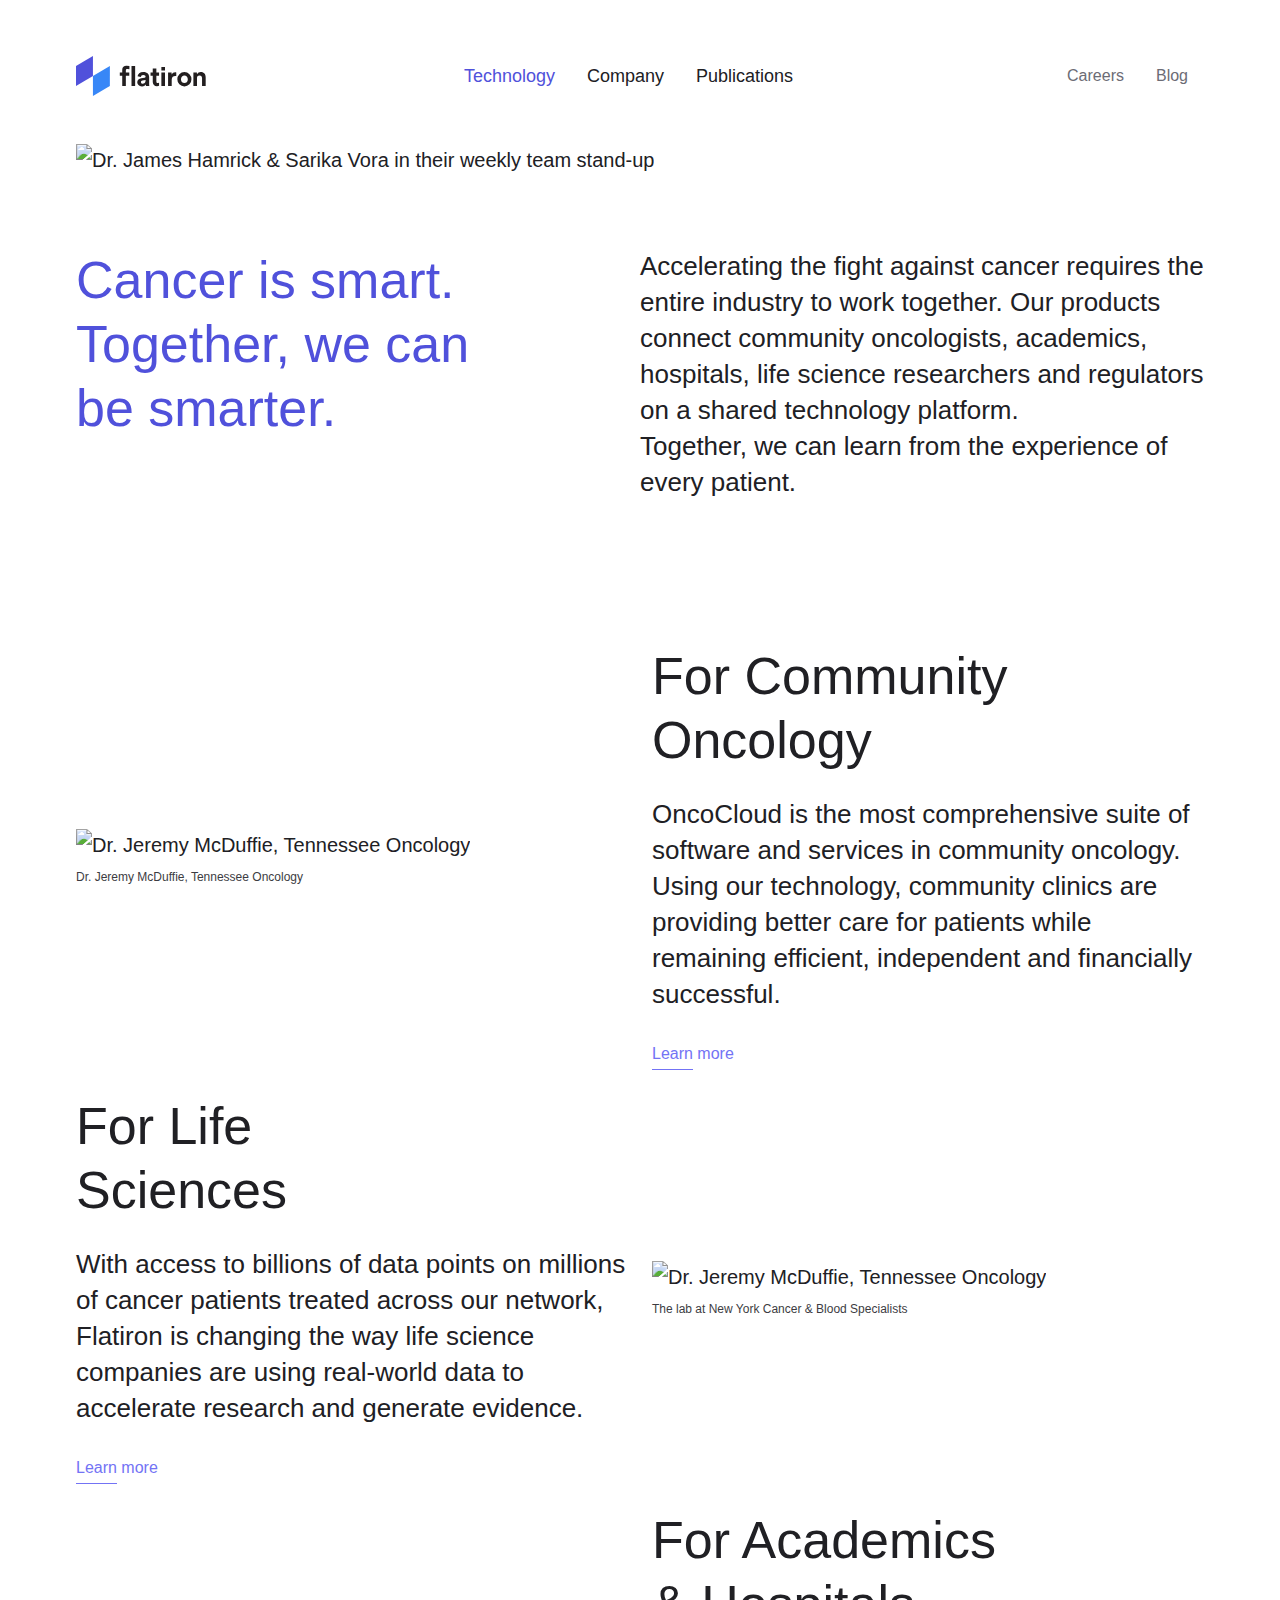
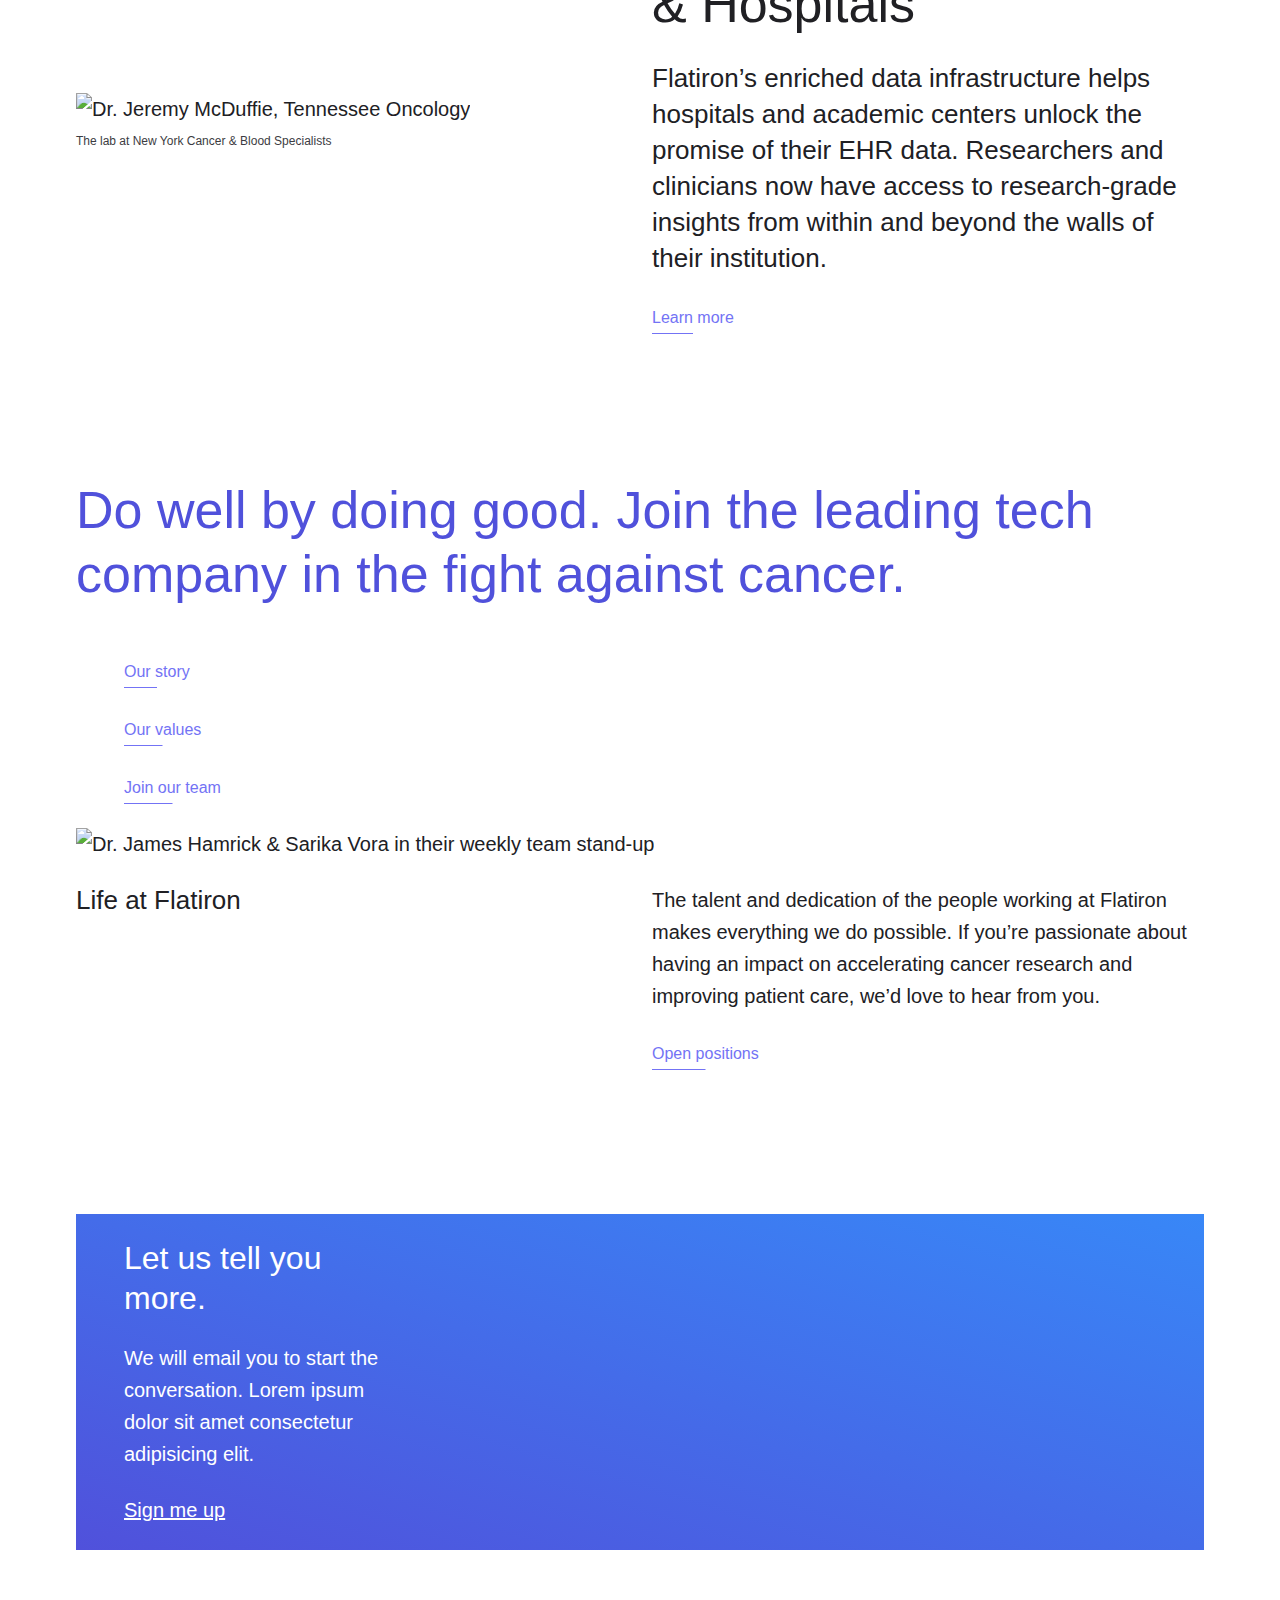
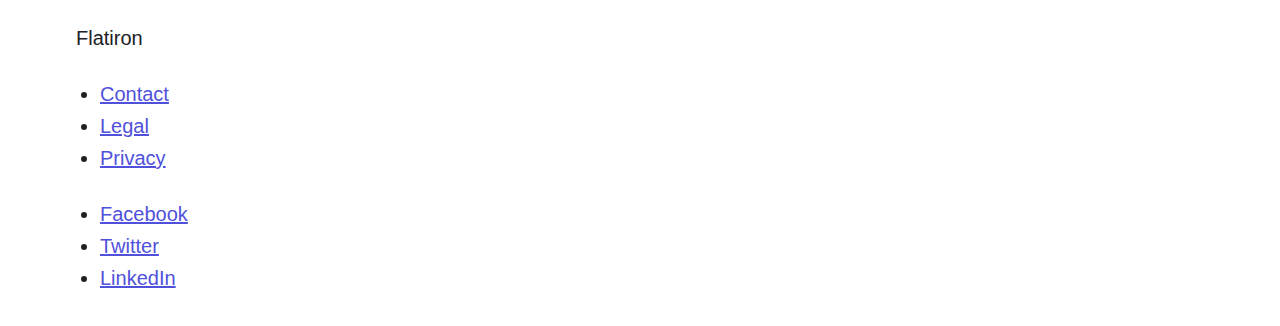
==== commit 6e61c796: "added new row modifier & cta-link modifier" ====
--- a/index.html
+++ b/index.html
@@ -4,15 +4,13 @@
         <meta charset="utf-8">
         <meta http-equiv="x-ua-compatible" content="ie=edge">
         <title>Flatiron</title>
-        <meta name="description" content="This is my HTML5 boilerplate.">
+        <meta name="description" content="Cancer research">
         <meta name="viewport" content="width=device-width, initial-scale=1.0">
-        <meta name="msapplication-TileColor" content="#e85e00">
-        <meta name="theme-color" content="#e85e00">
-        <link rel="apple-touch-icon" sizes="180x180" href="/apple-touch-icon.png">
-        <link rel="icon" type="image/png" sizes="32x32" href="/favicon-32x32.png">
-        <link rel="icon" type="image/png" sizes="16x16" href="/favicon-16x16.png">
-        <link rel="manifest" href="/site.webmanifest">
-        <link rel="mask-icon" href="/safari-pinned-tab.svg" color="#5bbad5">
+        <link rel="apple-touch-icon" sizes="180x180" href="apple-touch-icon.png">
+        <link rel="icon" type="image/png" sizes="32x32" href="favicon-32x32.png">
+        <link rel="icon" type="image/png" sizes="16x16" href="favicon-16x16.png">
+        <link rel="manifest" href="site.webmanifest">
+        <link rel="mask-icon" href="safari-pinned-tab.svg" color="#5bbad5">
         <meta name="msapplication-TileColor" content="#603cba">
         <meta name="theme-color" content="#ffffff">
         <link rel="stylesheet" href="css/normalize.css">
@@ -61,7 +59,7 @@
                 </div>
                 <div class="o-section o-section--lg">
                 <div class="o-layout o-layout--justify-space-between">
-                <h1 class="o-layout__item u-1-of-4 c-lead c-lead--xxl u-color-primary-base">
+                <h1 class="o-layout__item u-1-of-2 c-lead c-lead--xxl u-color-primary-base">
                     Cancer is smart.<br>
                     Together, we can<br>
                     be smarter.
@@ -74,9 +72,9 @@
               </div>
             </div>
         </section>
-        <section class="o-row o-row--lg">
-            <div class="o-container">
-                <article class="o-layout  o-layout--align-center o-layout--justify-center o-layout--gutter o-row—neutral-x-light">
+        <section class="o-row o-row-—neutral-x-light o-row--lg">
+            <div class="o-container">
+                <article class="o-layout o-layout--justify-space-evenly o-layout--align-center o-layout--gutter">
                     <figure class="o-layout__item  u-1-of-2-bp3">
                         <picture>
                             <source srcset="img/jpg/img-1.jpg" media="(min-width: 992px)">
@@ -96,7 +94,7 @@
                         OncoCloud is the most comprehensive suite of software and services in community oncology. Using our technology, community clinics are providing better care for patients while remaining efficient, independent and financially successful.
                     </p>
                     <p>
-                        <a href="#!">Learn more</a>
+                        <a class="c-link-cta" href="#!">Learn more</a>
                     </p></div>
                 </article>
                 <article class="o-layout o-layout--row-reverse o-layout--align-center o-layout--gutter">
@@ -110,20 +108,20 @@
                     </figure>
                     <div class="o-layout__item u-1-of-2-bp3">
                     <header>
-                        <h2>
+                        <h2 class="c-lead c-lead--xxl">
                             For Life <br>
                             Sciences
                         </h2>
                     </header>
-                    <p>
+                    <p class="c-lead c-lead--lg">
                         With access to billions of data points on millions of cancer patients treated across our network, Flatiron is changing the way life science companies are using real-world data to accelerate research and generate evidence.
                     </p>
                     <p>
-                        <a href="#!">Learn more</a>
+                        <a class="c-link-cta" href="#!">Learn more</a>
                     </p></div>
                 </article>
-                <article>
-                    <figure>
+                <article class="o-layout o-layout--align-center o-layout--gutter">
+                    <figure class="o-layout__item  u-1-of-2-bp3">
                         <picture>
                             <source srcset="img/jpg/img-3.jpg" media="(min-width: 992px)">
                             <source srcset="img/jpg/img-3-landscape@2x.jpg" media="(min-width: 576px)">
@@ -131,37 +129,40 @@
                         </picture>
                         <figcaption>The lab at New York Cancer & Blood Specialists</figcaption>
                     </figure>
+                    <div class="o-layout__item  u-1-of-2-bp3">
                     <header>
-                        <h2>
+                        <h2 class="c-lead c-lead--xxl">
                             For Academics <br>
                             &amp; Hospitals
                         </h2>
                     </header>
-                    <p>
+                    <p class="c-lead c-lead--lg">
                         Flatiron’s enriched data infrastructure helps hospitals and academic centers unlock the promise of their EHR data. Researchers and clinicians now have access to research-grade insights from within and beyond the walls of their institution.
                     </p>
                     <p>
-                        <a href="#!">Learn more</a>
-                    </p>
+                        <a class="c-link-cta" href="#!">Learn more</a>
+                    </p></div>
                 </article>
             </div>
         </section>
         <section class="o-row o-row--lg">
             <div class="o-container">
                 <header>
-                    <h2>
+                    <h2 class="c-lead c-lead--xxl u-color-primary-base">
                         Do well by doing good. Join the leading tech company in the fight against cancer.
                     </h2>
                 </header>
-                <p>
-                    <a href="#!">Our story</a>
-                </p>
-                <p>
-                    <a href="#!">Our values</a>
-                </p>
-                <p>
-                    <a href="#!">Join our team</a>
-                </p>
+                <div class="o-row o-layout ">
+                    <div class="o-container o-layout--justify-start">
+                <p class="o-layout__item ">
+                    <a class="c-link-cta" href="#!">Our story</a>
+                </p>
+                <p class="o-layout__item ">
+                    <a class="c-link-cta" href="#!">Our values</a>
+                </p>
+                <p class="o-layout__item ">
+                    <a class="c-link-cta" href="#!">Join our team</a>
+                </p></div></div>
             </div>
             <div class="o-container">
                 <figure>
@@ -169,29 +170,31 @@
                 </figure>
             </div>
             <div class="o-container">
-                <h3>
+                <div class="o-layout o-layout--align-start o-layout--gutter">
+                <h3 class="o-layout__item  u-1-of-2">
                     Life at Flatiron
                 </h3>
-
+                <div class="o-layout__item  u-1-of-2">
                 <p>
                     The talent and dedication of the people working at Flatiron makes everything we do possible. If you’re passionate about having an impact on accelerating cancer research and improving patient care, we’d love to hear from you.
                 </p>
+                
                 <p>
-                    <a href="#!">Open positions</a>
-                </p>
+                    <a class="c-link-cta" href="#!">Open positions</a>
+                </p></div></div>
             </div>
         </section>
         <section class="o-row o-row--lg">
-            <div class="o-container">
-                <div class="u-max-width-xs">
-                    <h2>
+            <div class="o-container o-row--gradient">
+                <div class="o-row u-max-width-xs ">
+                    <h2 class="c-lead">
                         Let us tell you more.
                     </h2>
                     <p>
                         We will email you to start the conversation. Lorem ipsum dolor sit amet consectetur adipisicing elit.
                     </p>
                     <p>
-                        <a href="#!">Sign me up</a>
+                        <a class="c-link-cta--inverse" href="#!">Sign me up</a>
                     </p>
                 </div>
             </div>
--- a/css/screen.css
+++ b/css/screen.css
@@ -193,9 +193,15 @@
     padding: 24px 24px 0;
     display: flow-root;
 }
-/*creates background color*/
-.o-row—neutral-x-light{
+/* color modifiers */
+
+.o-row—-neutral-x-light{
     background-color: #f7f7f7;
+}
+
+.o-row--gradient{
+    background: linear-gradient(to top right, #5051DB, #3887F7);
+    color: #fff;
 }
 /* size modifiers */
 
@@ -562,6 +568,80 @@
         font-size: 66px;
         line-height: 72px;
     }
+}
+
+/*
+    Component: CTA link
+    ---
+    Small cta link with custom animation
+*/
+
+.c-link-cta {
+    position: relative;
+    display: inline-block;
+    text-decoration: none;
+    font-size: 16px;
+    line-height: 24px;
+    font-weight: 400;
+    padding: 4px 0;
+    transition: color .175s ease-in;
+}
+
+.c-link-cta,
+.c-link-cta:visited,
+.c-link-cta:active {
+    color: #7373F5;
+}
+
+.c-link-cta::before {
+    content: "";
+    display: block;
+    position: absolute;
+    bottom: 0;
+    left: 0;
+    height: 1px;
+    width: 100%;
+    background-color: #7373F5;
+    transform: scaleX(.5);
+    transform-origin: left;
+    transition-property: transform background-color;
+    transition-duration: .175s;
+    transition-timing-function: ease-in;
+}
+
+.c-link-cta:hover {
+    color: #3E3EA8;
+}
+
+.c-link-cta:hover::after {
+    content: "";
+    display: block;
+    position: absolute;
+    bottom: 0;
+    left: 0;
+    height: 1px;
+    width: 100%;
+    transform: scaleX(1);
+    background-color: #3E3EA8;
+    transform-origin: left;
+    transition-property: transform background-color;
+    transition-duration: .175s;
+    transition-timing-function: ease-in;
+}
+
+/* inversed */
+
+.c-link-cta--inverse,
+.c-link-cta--inverse:visited,
+.c-link-cta--inverse:active{
+    color: #fff
+}
+
+.c-link-cta--inverse::before{
+    background-color: #fff;
+}
+.c-link-cta--inverse:hover::after{
+    background-color: #fff;
 }
 
 /*------------------------------------*\
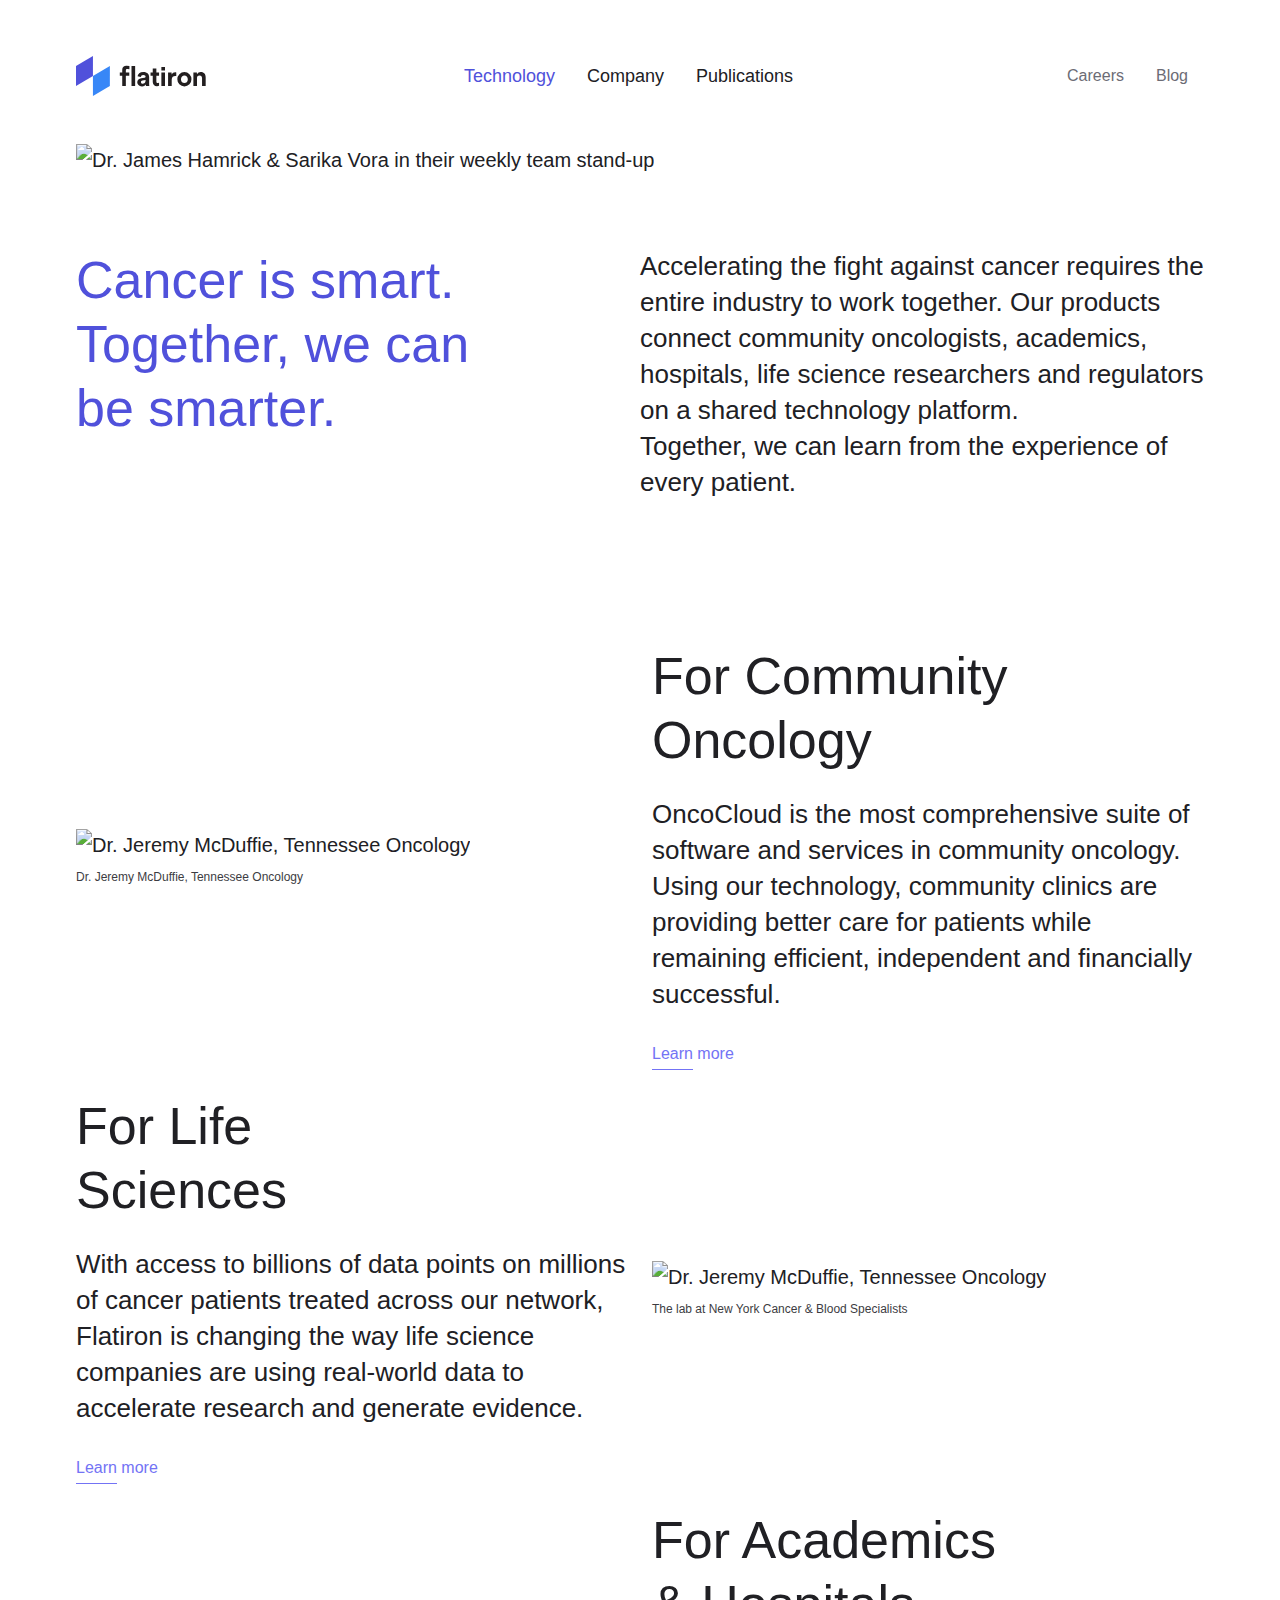
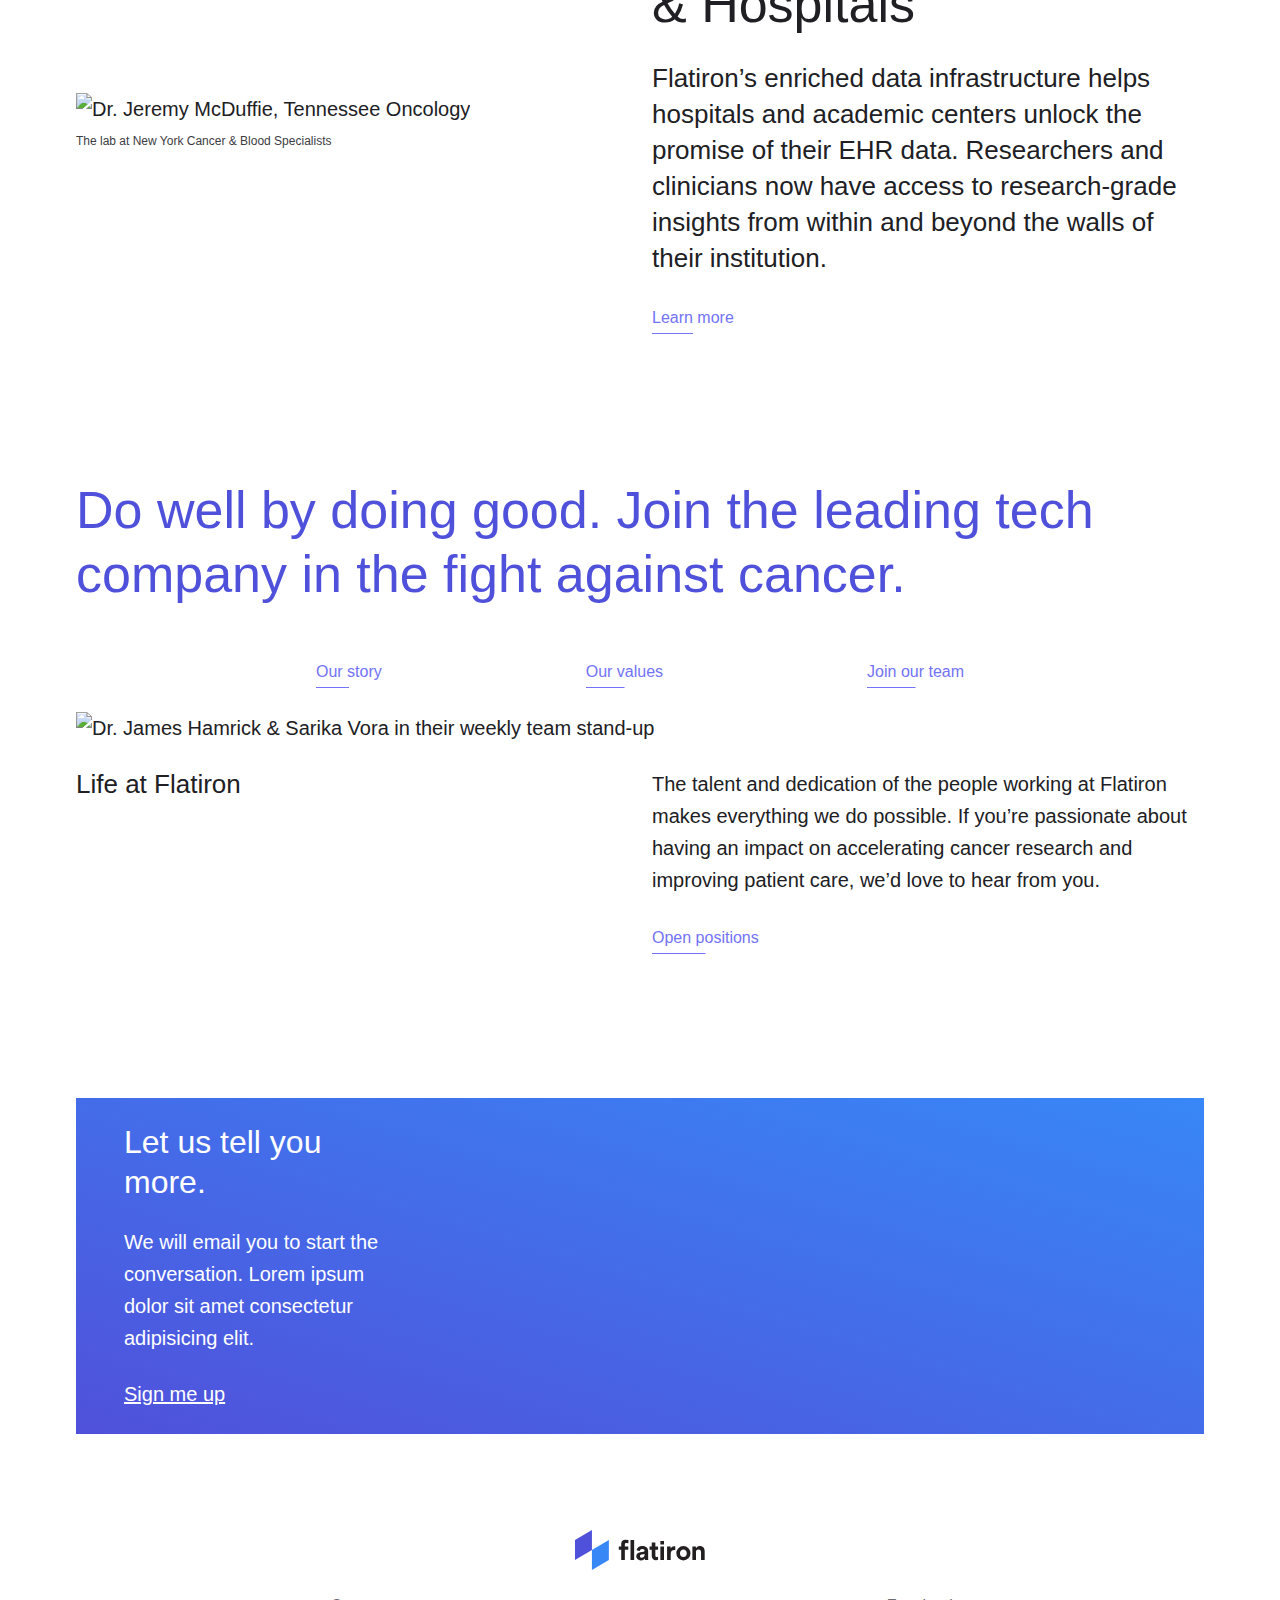
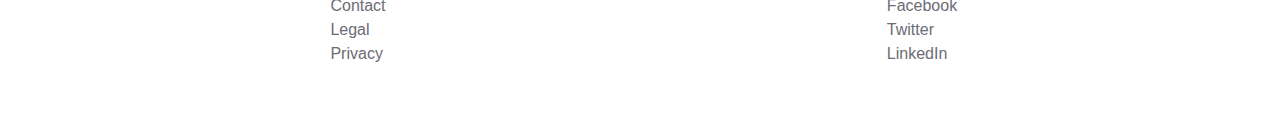
==== commit 6a8c3d40: "bezig met footer" ====
--- a/index.html
+++ b/index.html
@@ -72,7 +72,7 @@
               </div>
             </div>
         </section>
-        <section class="o-row o-row-—neutral-x-light o-row--lg">
+        <section class="o-row o-row--lg o-row-—neutral-x-light">
             <div class="o-container">
                 <article class="o-layout o-layout--justify-space-evenly o-layout--align-center o-layout--gutter">
                     <figure class="o-layout__item  u-1-of-2-bp3">
@@ -152,16 +152,16 @@
                         Do well by doing good. Join the leading tech company in the fight against cancer.
                     </h2>
                 </header>
-                <div class="o-row o-layout ">
-                    <div class="o-container o-layout--justify-start">
-                <p class="o-layout__item ">
-                    <a class="c-link-cta" href="#!">Our story</a>
+                <div class="o-row o-container">
+                    <div class="o-layout o-layout--gutter o-layout--justify-space-evenly ">
+                <p >
+                    <a class="o-layout__item c-link-cta" href="#!">Our story</a>
                 </p>
-                <p class="o-layout__item ">
-                    <a class="c-link-cta" href="#!">Our values</a>
+                <p>
+                    <a class="c-link-cta o-layout__item" href="#!">Our values</a>
                 </p>
-                <p class="o-layout__item ">
-                    <a class="c-link-cta" href="#!">Join our team</a>
+                <p>
+                    <a class="c-link-cta o-layout__item" href="#!">Join our team</a>
                 </p></div></div>
             </div>
             <div class="o-container">
@@ -199,27 +199,39 @@
                 </div>
             </div>
         </section>
-        <footer class="o-row">
-            <div class="o-container">
-                <p>
-                    Flatiron
-                </p>
-                <nav>
-                    <ul>
-                        <li><a href="#!">Contact</a></li>
-                        <li><a href="#!">Legal</a></li>
-                        <li><a href="#!">Privacy</a></li>
-                    </ul>
-                </nav>
-
-                <nav>
-                    <ul>
-                        <li><a href="#!">Facebook</a></li>
-                        <li><a href="#!">Twitter</a></li>
-                        <li><a href="#!">LinkedIn</a></li>
-                    </ul>
-                </nav>
+        <footer class="o-row o-row--md">
+            <div class="o-container">
+                <div class="o-layout o-layout--justify-space-around c-footer">
+                    <div class="o-layout__item c-footer__logo">
+                        <p class="c-logo">
+                                <svg class="c-logo__symbol" xmlns="http://www.w3.org/2000/svg" viewBox="0 0 130 40">
+                                    <title>Flatiron</title>
+                                    <path fill="#3887f7" d="M15.659,19.25v20l16.929-10v-20Z" transform="translate(1.27 0.75)"/>
+                                    <path fill="#5051db" d="M16.929,0,0,10V30L16.929,20Z"/>
+                                    <path fill="#231f20" d="M57.537,13.551a7.061,7.061,0,1,1,14.119,0,7.061,7.061,0,1,1-14.119,0Zm3.64,0c0,2.532,1.641,3.853,3.42,3.853s3.42-1.294,3.42-3.853S66.375,9.7,64.6,9.7,61.177,10.992,61.177,13.551ZM17.441,16.634c0-2.422,1.778-3.771,4.023-4.1l3.31-.5c.766-.109,1.012-.495,1.012-.962,0-.964-.738-1.762-2.27-1.762A2.394,2.394,0,0,0,20.973,11.3l-3.23-.689c.326-2.058,2.256-4.24,5.747-4.24,4.268,0,5.854,2.422,5.854,5.146v6.659a15.308,15.308,0,0,0,.165,2.147H26.169a9.242,9.242,0,0,1-.137-1.624,4.49,4.49,0,0,1-3.967,2.009C19.193,20.706,17.441,18.752,17.441,16.634Zm5.308-1.927a1.706,1.706,0,0,0-1.67,1.706,1.584,1.584,0,0,0,1.751,1.569c1.533,0,2.956-.743,2.956-3.137v-.606Zm10.2,1.623v-6.3h-2.2V6.781h2.2V2.735h3.611V6.781h2.709v3.247H36.565V15.7c0,1.184.547,1.569,1.588,1.569a5.26,5.26,0,0,0,1.12-.109v3.027a5.976,5.976,0,0,1-2.264.33A4.067,4.067,0,0,1,32.954,16.33Zm49.288,3.991v-7.9c0-1.514-.74-2.7-2.491-2.7a2.544,2.544,0,0,0-2.516,2.808v7.788h-3.64V6.781h3.529V8.459A4.469,4.469,0,0,1,81.01,6.422c3.338,0,4.87,2.395,4.87,5.367v8.532Zm-33.967,0V6.781H51.8V8.72a4.026,4.026,0,0,1,3.519-2.05c.3,0,.887.029,1.161.056v3.687A5.451,5.451,0,0,0,55.39,10.3c-1.86,0-3.475.908-3.475,3.824v6.193Zm-6.7,0V6.781h3.638V20.321Zm-29.866,0v-20h3.64v20Zm-9.271,0V10.036H0V6.788H2.435V4.182A4.061,4.061,0,0,1,6.61,0a9.549,9.549,0,0,1,3,.424V3.451a9.55,9.55,0,0,0-1.978-.2c-1.039,0-1.586.386-1.586,1.569V6.788h3.43v3.248H6.048V20.321ZM41.572,4.773V1.3h3.638V4.773Z" transform="translate(43.8 9.679)"/>
+                                </svg>
+                        </p>
+                    </div>
+                    <div class="o-layout__item o-layout--gutter u-1-of-2 c-footer__nav">
+                        <nav class="c-nav c-nav--meta ">
+                            <ul class="o-list o-layout--align-content-space-around">
+                                <li><a class="c-nav__link c-nav__link--meta" href="#!">Contact</a></li>
+                                <li><a class="c-nav__link c-nav__link--meta" href="#!">Legal</a></li>
+                                <li><a class="c-nav__link c-nav__link--meta" href="#!">Privacy</a></li>
+                            </ul>
+                        </nav>
+                    </div>
+                    <div class="o-layout--gutter o-layout__item u-1-of-2 c-footer__nav">
+                        <nav class="c-nav c-nav--meta ">
+                            <ul class="o-list o-layout--align-content-space-around">
+                                <li><a class="c-nav__link c-nav__link--meta" href="#!">Facebook</a></li>
+                                <li><a class="c-nav__link c-nav__link--meta" href="#!">Twitter</a></li>
+                                <li><a class="c-nav__link c-nav__link--meta" href="#!">LinkedIn</a></li>
+                            </ul>
+                        </nav>
+                    </div>
+                </div>
             </div>
         </footer>
     </body>
-</html>
+</html>--- a/css/screen.css
+++ b/css/screen.css
@@ -644,6 +644,56 @@
     background-color: #fff;
 }
 
+/*
+    Component: footer
+    ---
+    Main footer of the website
+*/
+
+.c-footer {
+    display: flex;
+}
+
+.c-footer__logo {
+    display: inline-flex;
+
+}
+
+.c-footer__nav {
+    display: inline-flex;
+    align-items: center;
+    
+}
+
+@media (min-width: 768px) {
+    .c-footer {
+        
+    }
+
+    .c-footer__logo {
+        justify-content: center;
+    }
+
+    .c-footer__nav {
+        justify-content: space-evenly;
+    }
+}
+
+@media (min-width: 992px) {
+    .c-footer {
+    }
+
+    .c-footer__logo {
+        
+    }
+
+    .c-footer__logo .c-logo {
+    }
+
+    .c-footer__nav {
+    }
+}
+
 /*------------------------------------*\
   #UTILITIES
 \*------------------------------------*/
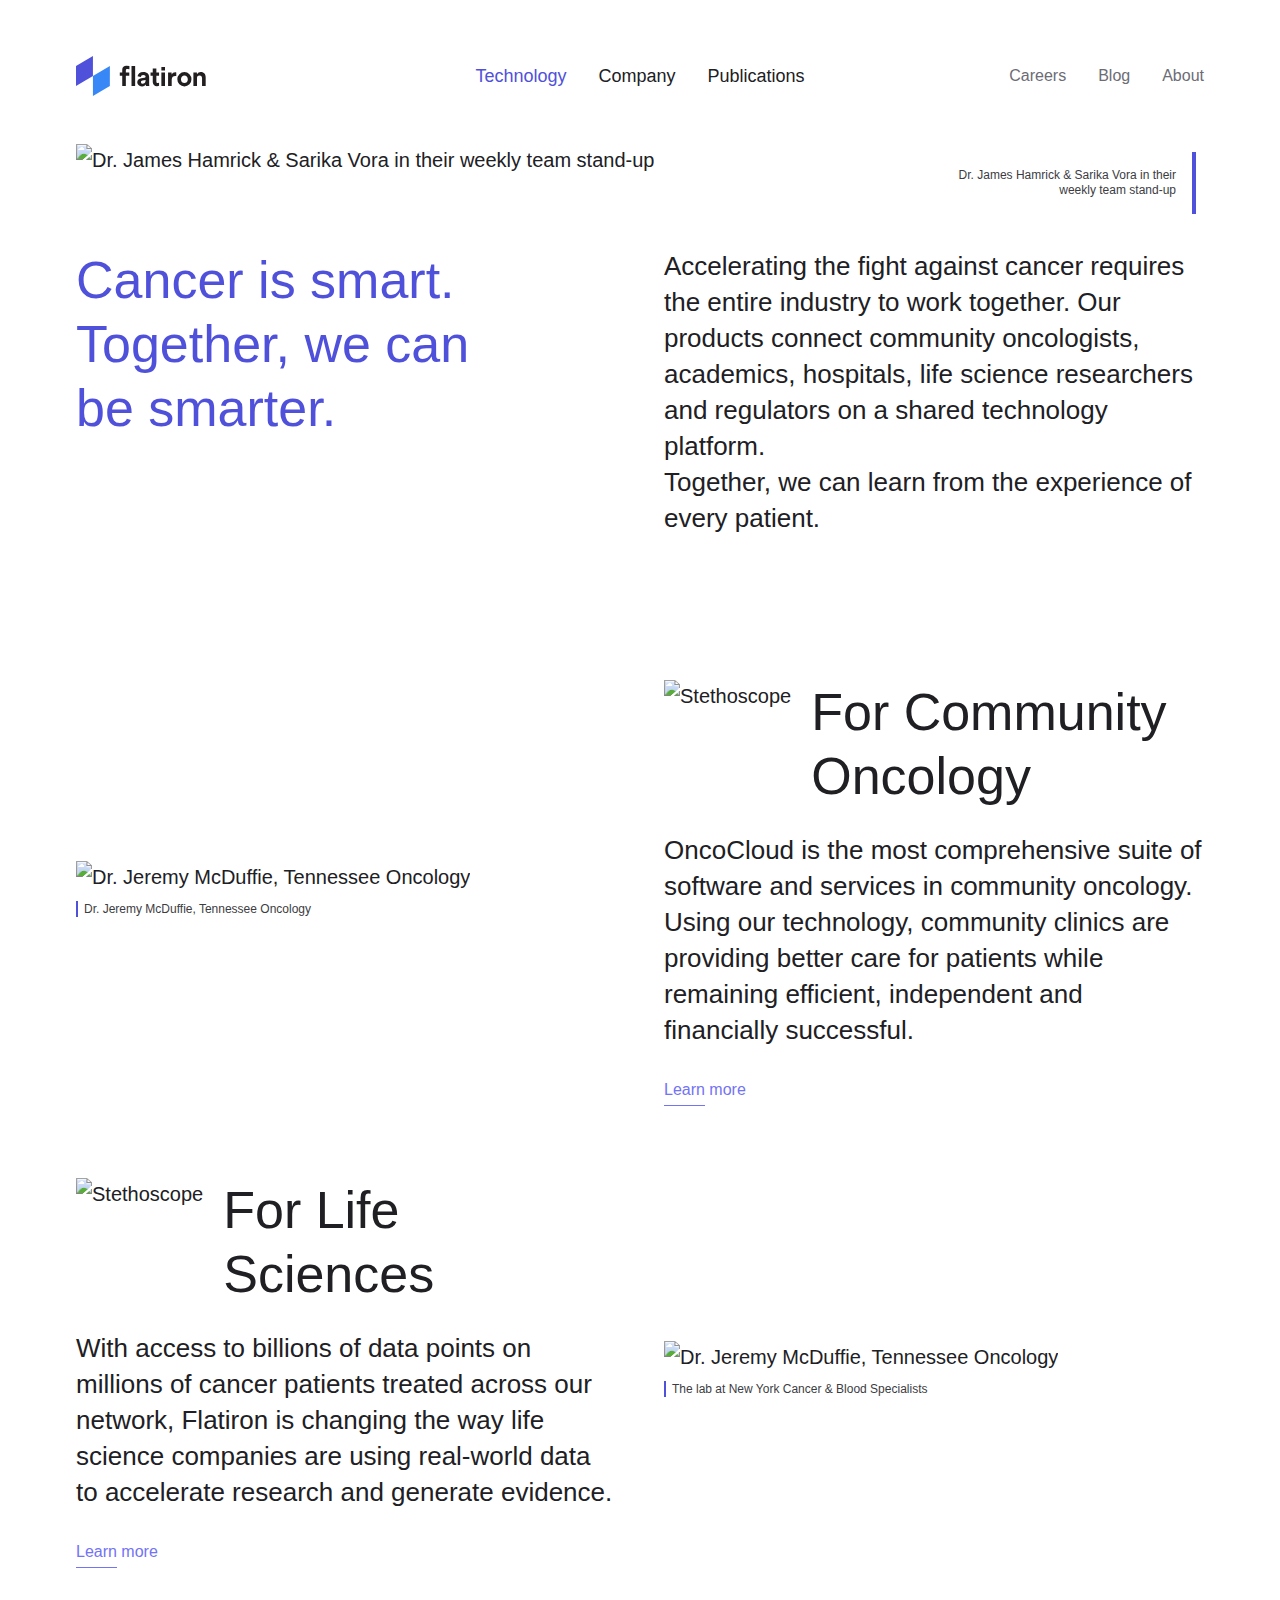
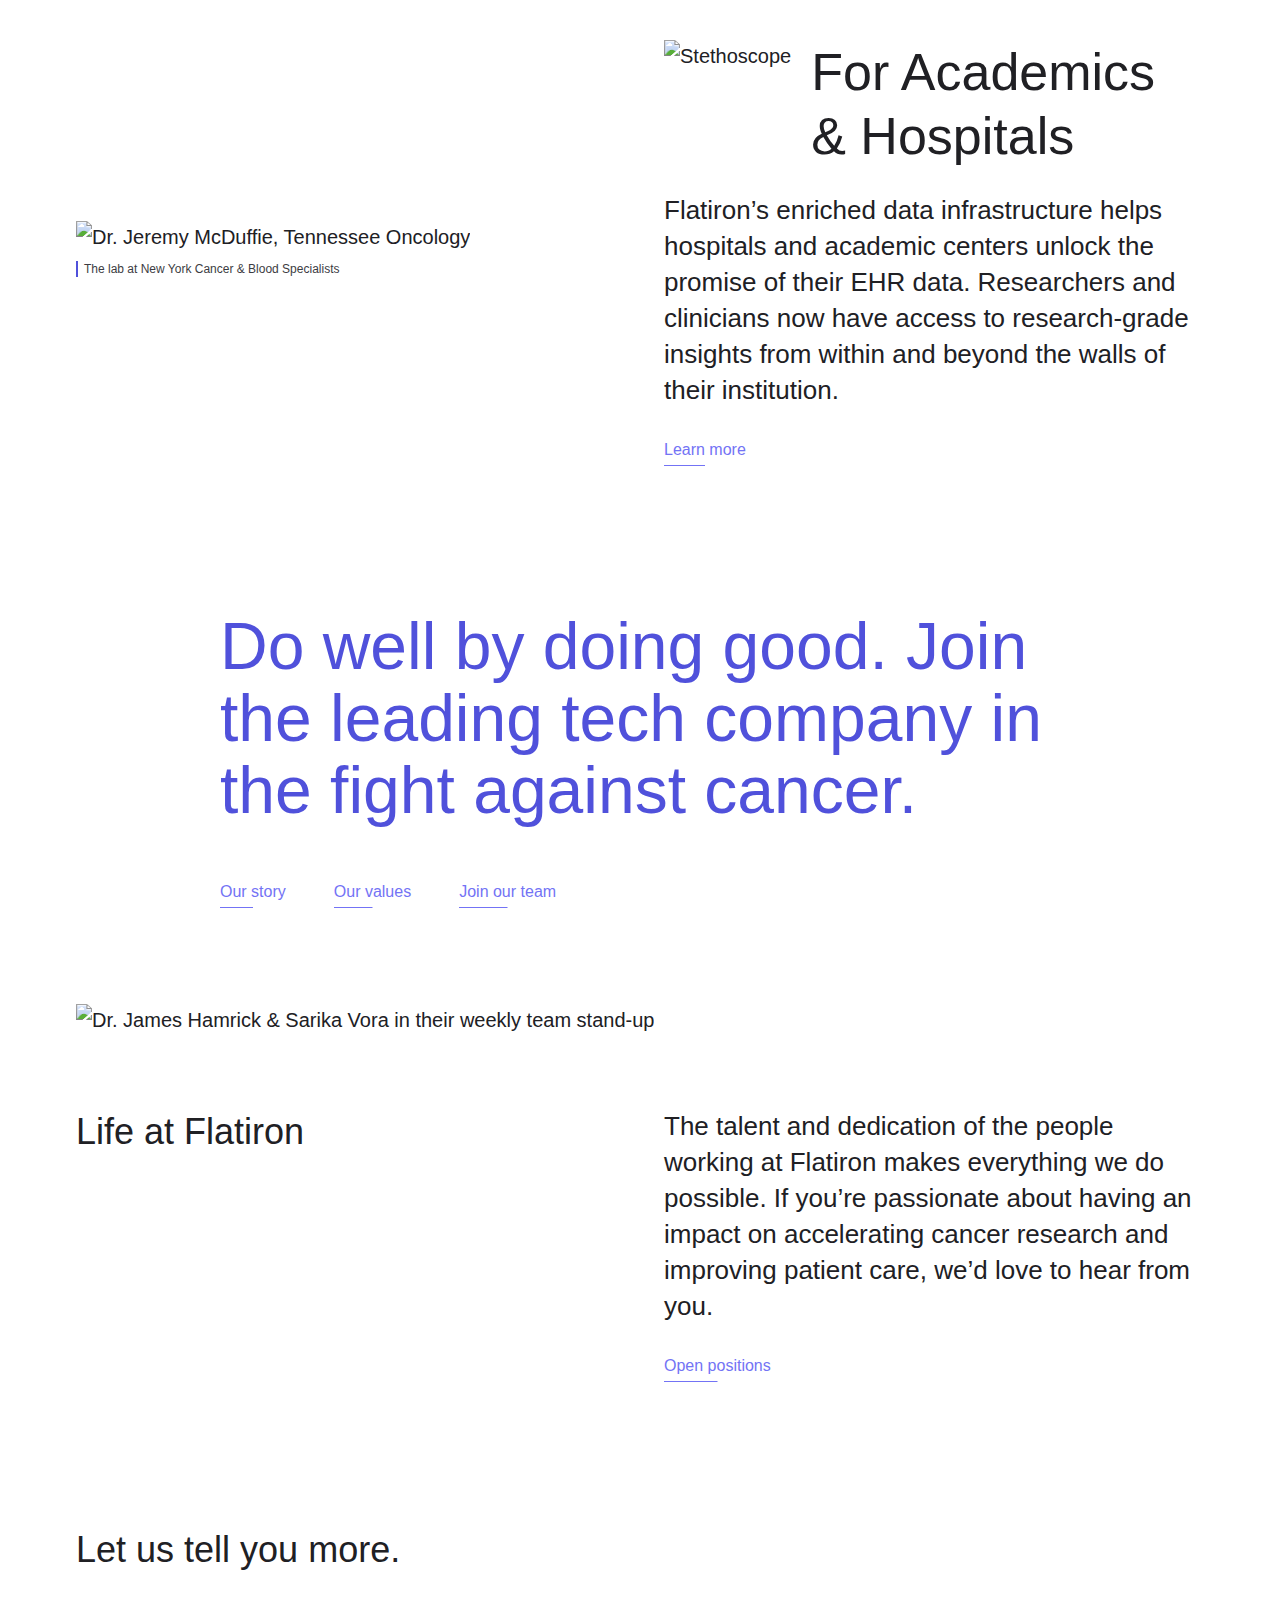
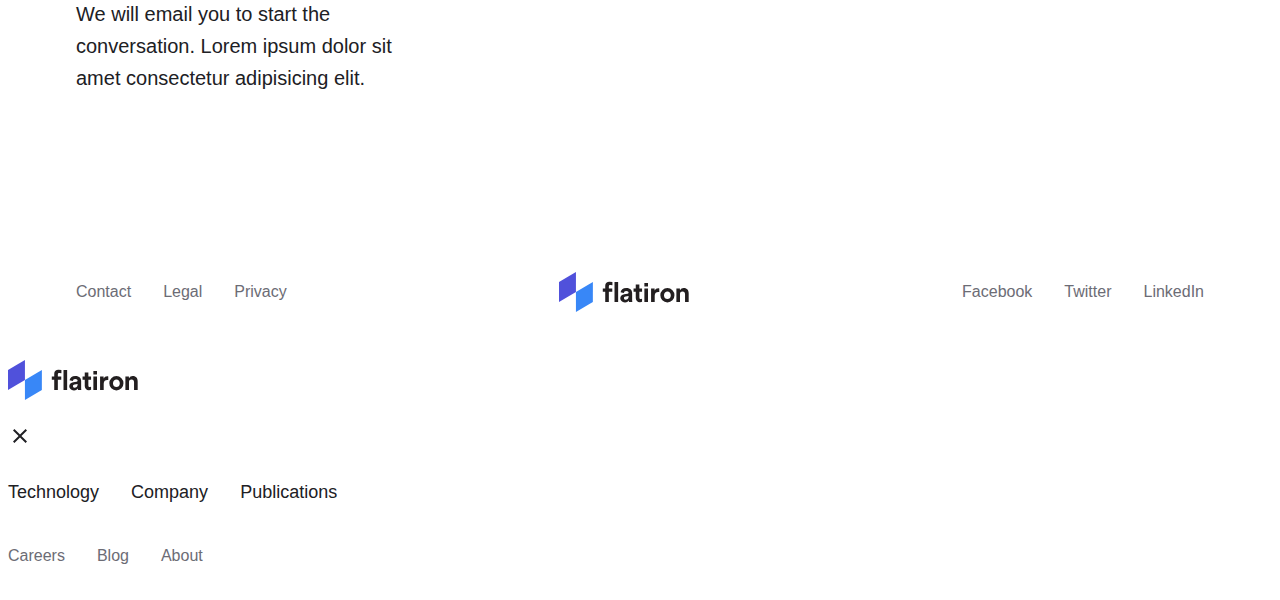
==== commit b4f9b026: "." ====
--- a/index.html
+++ b/index.html
@@ -3,235 +3,348 @@
     <head>
         <meta charset="utf-8">
         <meta http-equiv="x-ua-compatible" content="ie=edge">
-        <title>Flatiron</title>
-        <meta name="description" content="Cancer research">
+        <title>Flatiron Health - Design excersize</title>
+        <meta name="description" content="This is my HTML5 boilerplate.">
         <meta name="viewport" content="width=device-width, initial-scale=1.0">
+        <meta name="msapplication-TileColor" content="#5051db">
+        <meta name="theme-color" content="#5051db">
+
         <link rel="apple-touch-icon" sizes="180x180" href="apple-touch-icon.png">
         <link rel="icon" type="image/png" sizes="32x32" href="favicon-32x32.png">
         <link rel="icon" type="image/png" sizes="16x16" href="favicon-16x16.png">
         <link rel="manifest" href="site.webmanifest">
-        <link rel="mask-icon" href="safari-pinned-tab.svg" color="#5bbad5">
-        <meta name="msapplication-TileColor" content="#603cba">
-        <meta name="theme-color" content="#ffffff">
+        <link rel="mask-icon" href="safari-pinned-tab.svg" color="#5051db">
+
         <link rel="stylesheet" href="css/normalize.css">
         <link rel="stylesheet" href="css/screen.css">
+        <script>
+            document.addEventListener("DOMContentLoaded", function() {
+                toggleNav();
+            })
+
+            function toggleNav() {
+                let toggleTrigger = document.querySelectorAll(".js-toggle-nav");
+                for (let i = 0; i < toggleTrigger.length; i++) {
+                    toggleTrigger[i].addEventListener("click", function() {
+                        console.log("ei");
+                        document.querySelector("body").classList.toggle("has-mobile-nav");
+                    })
+                }
+            }
+        </script>
     </head>
     <body>
-        <header class="o-row o-row--md">
-            <div class="o-container">
-                <div class="c-header">
-                    <div class="c-header__logo">
-                <h1 class="c-logo">
-                    <svg class="c-logo__symbol" xmlns="http://www.w3.org/2000/svg" viewBox="0 0 130 40">
-                        <title>Flatiron</title>
-                        <path fill="#3887f7" d="M15.659,19.25v20l16.929-10v-20Z" transform="translate(1.27 0.75)"/>
-                        <path fill="#5051db" d="M16.929,0,0,10V30L16.929,20Z"/>
-                        <path fill="#231f20" d="M57.537,13.551a7.061,7.061,0,1,1,14.119,0,7.061,7.061,0,1,1-14.119,0Zm3.64,0c0,2.532,1.641,3.853,3.42,3.853s3.42-1.294,3.42-3.853S66.375,9.7,64.6,9.7,61.177,10.992,61.177,13.551ZM17.441,16.634c0-2.422,1.778-3.771,4.023-4.1l3.31-.5c.766-.109,1.012-.495,1.012-.962,0-.964-.738-1.762-2.27-1.762A2.394,2.394,0,0,0,20.973,11.3l-3.23-.689c.326-2.058,2.256-4.24,5.747-4.24,4.268,0,5.854,2.422,5.854,5.146v6.659a15.308,15.308,0,0,0,.165,2.147H26.169a9.242,9.242,0,0,1-.137-1.624,4.49,4.49,0,0,1-3.967,2.009C19.193,20.706,17.441,18.752,17.441,16.634Zm5.308-1.927a1.706,1.706,0,0,0-1.67,1.706,1.584,1.584,0,0,0,1.751,1.569c1.533,0,2.956-.743,2.956-3.137v-.606Zm10.2,1.623v-6.3h-2.2V6.781h2.2V2.735h3.611V6.781h2.709v3.247H36.565V15.7c0,1.184.547,1.569,1.588,1.569a5.26,5.26,0,0,0,1.12-.109v3.027a5.976,5.976,0,0,1-2.264.33A4.067,4.067,0,0,1,32.954,16.33Zm49.288,3.991v-7.9c0-1.514-.74-2.7-2.491-2.7a2.544,2.544,0,0,0-2.516,2.808v7.788h-3.64V6.781h3.529V8.459A4.469,4.469,0,0,1,81.01,6.422c3.338,0,4.87,2.395,4.87,5.367v8.532Zm-33.967,0V6.781H51.8V8.72a4.026,4.026,0,0,1,3.519-2.05c.3,0,.887.029,1.161.056v3.687A5.451,5.451,0,0,0,55.39,10.3c-1.86,0-3.475.908-3.475,3.824v6.193Zm-6.7,0V6.781h3.638V20.321Zm-29.866,0v-20h3.64v20Zm-9.271,0V10.036H0V6.788H2.435V4.182A4.061,4.061,0,0,1,6.61,0a9.549,9.549,0,0,1,3,.424V3.451a9.55,9.55,0,0,0-1.978-.2c-1.039,0-1.586.386-1.586,1.569V6.788h3.43v3.248H6.048V20.321ZM41.572,4.773V1.3h3.638V4.773Z" transform="translate(43.8 9.679)"/>
-                    </svg>
-                </h1>
-                    </div>
-                    <div class="c-header__nav">
-                <nav class="c-nav">
-                    <ul class="o-list c-nav__list">
-                        <li class="c-nav__item is-selected is-active is-current"><a href="#!" class="c-nav__link">Technology</a></li>
-                        <li class="c-nav__item"><a href="#!" class="c-nav__link">Company</a></li>
-                        <li class="c-nav__item"><a href="#!" class="c-nav__link">Publications</a></li>
-                    </ul>
-                </nav>
-                    </div>
-                    <div class="c-header__nav ">
-                <nav class="c-nav c-nav--meta">
-                    <ul class="o-list c-nav__list">
-                        <li class="c-nav__item"><a href="#!" class="c-nav__link c-nav__link--meta">Careers</a></li>
-                        <li class="c-nav__item"><a href="#!" class="c-nav__link c-nav__link--meta">Blog</a></li>
-                    </ul>
-                </nav>
-                </div>
-            </div>
-            </div>
-        </header>
-        <section class="o-row o-row--lg u-pt-clear">
-            <div class="o-container">
-                <div class="o-section o-section--lg">
-                <figure>
-                    <img src="img/jpg/intro-img.jpg" alt="Dr. James Hamrick & Sarika Vora in their weekly team stand-up">
-                </figure>
-                </div>
-                <div class="o-section o-section--lg">
-                <div class="o-layout o-layout--justify-space-between">
-                <h1 class="o-layout__item u-1-of-2 c-lead c-lead--xxl u-color-primary-base">
-                    Cancer is smart.<br>
-                    Together, we can<br>
-                    be smarter.
-                </h1>
-                <p class="o-layout__item o-layout--align-end  u-1-of-2 c-lead--lg">
-                    Accelerating the fight against cancer requires the entire industry to work together. Our products connect community oncologists, academics, hospitals, life science researchers and regulators on a shared technology platform. <br>
-                    Together, we can learn from the experience of every patient.
-                </p> 
-                </div>
-              </div>
-            </div>
-        </section>
-        <section class="o-row o-row--lg o-row-—neutral-x-light">
-            <div class="o-container">
-                <article class="o-layout o-layout--justify-space-evenly o-layout--align-center o-layout--gutter">
-                    <figure class="o-layout__item  u-1-of-2-bp3">
-                        <picture>
-                            <source srcset="img/jpg/img-1.jpg" media="(min-width: 992px)">
-                            <source srcset="img/jpg/img-1-landscape@2x.jpg" media="(min-width: 576px)">
-                            <img src="img/jpg/img-1-landscape.jpg" alt="Dr. Jeremy McDuffie, Tennessee Oncology">
-                        </picture>
-                        <figcaption>Dr. Jeremy McDuffie, Tennessee Oncology</figcaption>
-                    </figure>
-                    <div class="o-layout__item u-1-of-2-bp3">
-                    <header>
-                        <h2 class="c-lead c-lead--xxl">
-                            For Community <br>
-                            Oncology
-                        </h2>
-                    </header>
-                    <p class="c-lead c-lead--lg">
-                        OncoCloud is the most comprehensive suite of software and services in community oncology. Using our technology, community clinics are providing better care for patients while remaining efficient, independent and financially successful.
-                    </p>
-                    <p>
-                        <a class="c-link-cta" href="#!">Learn more</a>
-                    </p></div>
-                </article>
-                <article class="o-layout o-layout--row-reverse o-layout--align-center o-layout--gutter">
-                    <figure class="o-layout__item u-1-of-2-bp3">
-                        <picture>
-                            <source srcset="img/jpg/img-2.jpg" media="(min-width: 992px)">
-                            <source srcset="img/jpg/img-2-landscape@2x.jpg" media="(min-width: 576px)">
-                            <img src="img/jpg/img-2-landscape.jpg" alt="Dr. Jeremy McDuffie, Tennessee Oncology">
-                        </picture>
-                        <figcaption>The lab at New York Cancer & Blood Specialists</figcaption>
-                    </figure>
-                    <div class="o-layout__item u-1-of-2-bp3">
-                    <header>
-                        <h2 class="c-lead c-lead--xxl">
-                            For Life <br>
-                            Sciences
-                        </h2>
-                    </header>
-                    <p class="c-lead c-lead--lg">
-                        With access to billions of data points on millions of cancer patients treated across our network, Flatiron is changing the way life science companies are using real-world data to accelerate research and generate evidence.
-                    </p>
-                    <p>
-                        <a class="c-link-cta" href="#!">Learn more</a>
-                    </p></div>
-                </article>
-                <article class="o-layout o-layout--align-center o-layout--gutter">
-                    <figure class="o-layout__item  u-1-of-2-bp3">
-                        <picture>
-                            <source srcset="img/jpg/img-3.jpg" media="(min-width: 992px)">
-                            <source srcset="img/jpg/img-3-landscape@2x.jpg" media="(min-width: 576px)">
-                            <img src="img/jpg/img-3-landscape.jpg" alt="Dr. Jeremy McDuffie, Tennessee Oncology">
-                        </picture>
-                        <figcaption>The lab at New York Cancer & Blood Specialists</figcaption>
-                    </figure>
-                    <div class="o-layout__item  u-1-of-2-bp3">
-                    <header>
-                        <h2 class="c-lead c-lead--xxl">
-                            For Academics <br>
-                            &amp; Hospitals
-                        </h2>
-                    </header>
-                    <p class="c-lead c-lead--lg">
-                        Flatiron’s enriched data infrastructure helps hospitals and academic centers unlock the promise of their EHR data. Researchers and clinicians now have access to research-grade insights from within and beyond the walls of their institution.
-                    </p>
-                    <p>
-                        <a class="c-link-cta" href="#!">Learn more</a>
-                    </p></div>
-                </article>
-            </div>
-        </section>
-        <section class="o-row o-row--lg">
-            <div class="o-container">
-                <header>
-                    <h2 class="c-lead c-lead--xxl u-color-primary-base">
-                        Do well by doing good. Join the leading tech company in the fight against cancer.
-                    </h2>
-                </header>
-                <div class="o-row o-container">
-                    <div class="o-layout o-layout--gutter o-layout--justify-space-evenly ">
-                <p >
-                    <a class="o-layout__item c-link-cta" href="#!">Our story</a>
-                </p>
-                <p>
-                    <a class="c-link-cta o-layout__item" href="#!">Our values</a>
-                </p>
-                <p>
-                    <a class="c-link-cta o-layout__item" href="#!">Join our team</a>
-                </p></div></div>
-            </div>
-            <div class="o-container">
-                <figure>
-                    <img src="img/jpg/img-4.jpg" alt="Dr. James Hamrick & Sarika Vora in their weekly team stand-up">
-                </figure>
-            </div>
-            <div class="o-container">
-                <div class="o-layout o-layout--align-start o-layout--gutter">
-                <h3 class="o-layout__item  u-1-of-2">
-                    Life at Flatiron
-                </h3>
-                <div class="o-layout__item  u-1-of-2">
-                <p>
-                    The talent and dedication of the people working at Flatiron makes everything we do possible. If you’re passionate about having an impact on accelerating cancer research and improving patient care, we’d love to hear from you.
-                </p>
-                
-                <p>
-                    <a class="c-link-cta" href="#!">Open positions</a>
-                </p></div></div>
-            </div>
-        </section>
-        <section class="o-row o-row--lg">
-            <div class="o-container o-row--gradient">
-                <div class="o-row u-max-width-xs ">
-                    <h2 class="c-lead">
-                        Let us tell you more.
-                    </h2>
-                    <p>
-                        We will email you to start the conversation. Lorem ipsum dolor sit amet consectetur adipisicing elit.
-                    </p>
-                    <p>
-                        <a class="c-link-cta--inverse" href="#!">Sign me up</a>
-                    </p>
-                </div>
-            </div>
-        </section>
-        <footer class="o-row o-row--md">
-            <div class="o-container">
-                <div class="o-layout o-layout--justify-space-around c-footer">
-                    <div class="o-layout__item c-footer__logo">
-                        <p class="c-logo">
+        <div class="c-page">
+            <header class="o-row o-row--md o-row--header">
+                <div class="o-container">
+                    <div class="c-header">
+                        <div class="c-header__logo">
+                            <h1 class="c-logo">
                                 <svg class="c-logo__symbol" xmlns="http://www.w3.org/2000/svg" viewBox="0 0 130 40">
                                     <title>Flatiron</title>
                                     <path fill="#3887f7" d="M15.659,19.25v20l16.929-10v-20Z" transform="translate(1.27 0.75)"/>
                                     <path fill="#5051db" d="M16.929,0,0,10V30L16.929,20Z"/>
                                     <path fill="#231f20" d="M57.537,13.551a7.061,7.061,0,1,1,14.119,0,7.061,7.061,0,1,1-14.119,0Zm3.64,0c0,2.532,1.641,3.853,3.42,3.853s3.42-1.294,3.42-3.853S66.375,9.7,64.6,9.7,61.177,10.992,61.177,13.551ZM17.441,16.634c0-2.422,1.778-3.771,4.023-4.1l3.31-.5c.766-.109,1.012-.495,1.012-.962,0-.964-.738-1.762-2.27-1.762A2.394,2.394,0,0,0,20.973,11.3l-3.23-.689c.326-2.058,2.256-4.24,5.747-4.24,4.268,0,5.854,2.422,5.854,5.146v6.659a15.308,15.308,0,0,0,.165,2.147H26.169a9.242,9.242,0,0,1-.137-1.624,4.49,4.49,0,0,1-3.967,2.009C19.193,20.706,17.441,18.752,17.441,16.634Zm5.308-1.927a1.706,1.706,0,0,0-1.67,1.706,1.584,1.584,0,0,0,1.751,1.569c1.533,0,2.956-.743,2.956-3.137v-.606Zm10.2,1.623v-6.3h-2.2V6.781h2.2V2.735h3.611V6.781h2.709v3.247H36.565V15.7c0,1.184.547,1.569,1.588,1.569a5.26,5.26,0,0,0,1.12-.109v3.027a5.976,5.976,0,0,1-2.264.33A4.067,4.067,0,0,1,32.954,16.33Zm49.288,3.991v-7.9c0-1.514-.74-2.7-2.491-2.7a2.544,2.544,0,0,0-2.516,2.808v7.788h-3.64V6.781h3.529V8.459A4.469,4.469,0,0,1,81.01,6.422c3.338,0,4.87,2.395,4.87,5.367v8.532Zm-33.967,0V6.781H51.8V8.72a4.026,4.026,0,0,1,3.519-2.05c.3,0,.887.029,1.161.056v3.687A5.451,5.451,0,0,0,55.39,10.3c-1.86,0-3.475.908-3.475,3.824v6.193Zm-6.7,0V6.781h3.638V20.321Zm-29.866,0v-20h3.64v20Zm-9.271,0V10.036H0V6.788H2.435V4.182A4.061,4.061,0,0,1,6.61,0a9.549,9.549,0,0,1,3,.424V3.451a9.55,9.55,0,0,0-1.978-.2c-1.039,0-1.586.386-1.586,1.569V6.788h3.43v3.248H6.048V20.321ZM41.572,4.773V1.3h3.638V4.773Z" transform="translate(43.8 9.679)"/>
                                 </svg>
-                        </p>
-                    </div>
-                    <div class="o-layout__item o-layout--gutter u-1-of-2 c-footer__nav">
-                        <nav class="c-nav c-nav--meta ">
-                            <ul class="o-list o-layout--align-content-space-around">
-                                <li><a class="c-nav__link c-nav__link--meta" href="#!">Contact</a></li>
-                                <li><a class="c-nav__link c-nav__link--meta" href="#!">Legal</a></li>
-                                <li><a class="c-nav__link c-nav__link--meta" href="#!">Privacy</a></li>
-                            </ul>
-                        </nav>
-                    </div>
-                    <div class="o-layout--gutter o-layout__item u-1-of-2 c-footer__nav">
-                        <nav class="c-nav c-nav--meta ">
-                            <ul class="o-list o-layout--align-content-space-around">
-                                <li><a class="c-nav__link c-nav__link--meta" href="#!">Facebook</a></li>
-                                <li><a class="c-nav__link c-nav__link--meta" href="#!">Twitter</a></li>
-                                <li><a class="c-nav__link c-nav__link--meta" href="#!">LinkedIn</a></li>
-                            </ul>
-                        </nav>
-                    </div>
+                            </h1>
+                        </div>
+                        <div class="c-header__nav c-header__nav--main">
+                            <nav class="c-nav">
+                                <ul class="o-list c-nav__list">
+                                    <li class="c-nav__item is-selected"><a href="#!" class="c-nav__link">Technology</a></li>
+                                    <li class="c-nav__item"><a href="#!" class="c-nav__link">Company</a></li>
+                                    <li class="c-nav__item"><a href="#!" class="c-nav__link">Publications</a></li>
+                                </ul>
+                            </nav>
+                        </div>
+                        <div class="c-header__nav">
+                            <nav class="c-nav c-nav--meta">
+                                <ul class="o-list c-nav__list">
+                                    <li class="c-nav__item"><a href="#!" class="c-nav__link c-nav__link--meta">Careers</a></li>
+                                    <li class="c-nav__item"><a href="#!" class="c-nav__link c-nav__link--meta">Blog</a></li>
+                                    <li class="c-nav__item"><a href="#!" class="c-nav__link c-nav__link--meta">About</a></li>
+                                </ul>
+                            </nav>
+                        </div>
+                        <div class="c-header__mobile-nav-trigger">
+                            <button class="o-button-reset c-nav-trigger js-toggle-nav">
+                                <svg class="c-nav-trigger__svg" viewBox="0 0 24 24" xmlns="http://www.w3.org/2000/svg">
+                                    <path d="M3 18h18v-2H3v2zm0-5h18v-2H3v2zm0-7v2h18V6H3z"/>
+                                </svg>
+                            </button>
+                        </div>
+                    </div>
+                </div>
+            </header>
+            <section class="o-row o-row--lg u-pt-clear">
+                <div class="o-container">
+                    <div class="o-section o-section--lg">
+                        <figure class="c-figure">
+                            <img src="img/jpg/intro-img.jpg" alt="Dr. James Hamrick & Sarika Vora in their weekly team stand-up">
+                            <figcaption class="c-figure__caption c-figure__caption--absolute">Dr. James Hamrick & Sarika Vora in their weekly team stand-up</figcaption>
+                        </figure>
+                    </div>
+                    <div class="o-section o-section--lg">
+                        <div class="o-layout o-layout--gutter-lg">
+                            <div class="o-layout__item u-1-of-2-bp3">
+                                <div class="u-max-width-sm">
+                                    <h1 class="c-lead c-lead--xxl u-color-primary-base">
+                                        Cancer is smart. <br>
+                                        Together, we can <br>
+                                        be smarter.
+                                    </h1>
+                                </div>
+                            </div>
+                            <div class="o-layout__item u-1-of-2-bp3">
+                                <div class="u-max-width-sm">
+                                    <p class="c-lead c-lead--lg">
+                                        Accelerating the fight against cancer requires the entire industry to work together. Our products connect community oncologists, academics, hospitals, life science researchers and regulators on a shared technology platform. <br>
+                                        Together, we can learn from the experience of every patient.
+                                    </p>
+                                </div>
+                            </div>
+                        </div>
+                    </div>
+                </div>
+            </section>
+            <section class="o-row o-row--lg o-row--neutral-x-light">
+                <div class="o-container">
+                    <article class="o-section o-section--lg">
+                        <div class="o-layout o-layout--gutter-lg o-layout--align-center">
+                            <div class="o-layout__item u-1-of-2-bp3">
+                                <figure class="c-figure u-mb-lg">
+                                    <picture>
+                                        <source srcset="img/jpg/img-1.jpg" media="(min-width: 992px)">
+                                        <source srcset="img/jpg/img-1-landscape@2x.jpg" media="(min-width: 576px)">
+                                        <img src="img/jpg/img-1-landscape.jpg" alt="Dr. Jeremy McDuffie, Tennessee Oncology">
+                                    </picture>
+                                    <figcaption class="c-figure__caption">Dr. Jeremy McDuffie, Tennessee Oncology</figcaption>
+                                </figure>
+                            </div>
+                            <div class="o-layout__item u-1-of-2-bp3">
+                                <header class="c-title-icon">
+                                    <img src="img/svg/icon-stethoscope.svg" alt="Stethoscope" class="c-title-icon__icon">
+                                    <h2 class="c-lead c-lead--xxl">
+                                        For Community <br>
+                                        Oncology
+                                    </h2>
+                                </header>
+                                <p class="c-lead c-lead--lg">
+                                    OncoCloud is the most comprehensive suite of software and services in community oncology. Using our technology, community clinics are providing better care for patients while remaining efficient, independent and financially successful.
+                                </p>
+                                <p>
+                                    <a class="c-link-cta" href="#!">Learn more</a>
+                                </p>
+                            </div>
+                        </div>
+                    </article>
+                    <article class="o-section o-section--lg">
+                        <div class="o-layout o-layout--gutter-lg o-layout--align-center o-layout--row-reverse">
+                            <div class="o-layout__item u-1-of-2-bp3">
+                                <figure class="c-figure u-mb-lg">
+                                    <picture>
+                                        <source srcset="img/jpg/img-2.jpg" media="(min-width: 992px)">
+                                        <source srcset="img/jpg/img-2-landscape@2x.jpg" media="(min-width: 576px)">
+                                        <img src="img/jpg/img-2-landscape.jpg" alt="Dr. Jeremy McDuffie, Tennessee Oncology">
+                                    </picture>
+                                    <figcaption class="c-figure__caption">The lab at New York Cancer & Blood Specialists</figcaption>
+                                </figure>
+                            </div>
+                            <div class="o-layout__item u-1-of-2-bp3">
+                                <header class="c-title-icon">
+                                    <img src="img/svg/icon-microscope.svg" alt="Stethoscope" class="c-title-icon__icon">
+                                    <h2 class="c-lead c-lead--xxl">
+                                        For Life <br>
+                                        Sciences
+                                    </h2>
+                                </header>
+                                <p class="c-lead c-lead--lg">
+                                    With access to billions of data points on millions of cancer patients treated across our network, Flatiron is changing the way life science companies are using real-world data to accelerate research and generate evidence.
+                                </p>
+                                <p>
+                                    <a class="c-link-cta" href="#!">Learn more</a>
+                                </p>
+                            </div>
+                        </div>
+                    </article>
+                    <article class="o-section o-section--lg">
+                        <div class="o-layout o-layout--gutter-lg o-layout--align-center">
+                            <div class="o-layout__item u-1-of-2-bp3">
+                                <figure class="c-figure u-mb-lg">
+                                    <picture>
+                                        <source srcset="img/jpg/img-3.jpg" media="(min-width: 992px)">
+                                        <source srcset="img/jpg/img-3-landscape@2x.jpg" media="(min-width: 576px)">
+                                        <img src="img/jpg/img-3-landscape.jpg" alt="Dr. Jeremy McDuffie, Tennessee Oncology">
+                                    </picture>
+                                    <figcaption class="c-figure__caption">The lab at New York Cancer & Blood Specialists</figcaption>
+                                </figure>
+                            </div>
+                            <div class="o-layout__item u-1-of-2-bp3">
+                                <header class="c-title-icon">
+                                    <img src="img/svg/icon-book.svg" alt="Stethoscope" class="c-title-icon__icon">
+                                    <h2 class="c-lead c-lead--xxl">
+                                        For Academics <br>
+                                        &amp; Hospitals
+                                    </h2>
+                                </header>
+                                <p class="c-lead c-lead--lg">
+                                    Flatiron’s enriched data infrastructure helps hospitals and academic centers unlock the promise of their EHR data. Researchers and clinicians now have access to research-grade insights from within and beyond the walls of their institution.
+                                </p>
+                                <p>
+                                    <a class="c-link-cta" href="#!">Learn more</a>
+                                </p>
+                            </div>
+                        </div>
+                    </article>
+                </div>
+            </section>
+            <section class="o-row o-row--lg">
+                <div class="o-section o-section--xl">
+                    <div class="o-container u-max-width-md">
+                        <header class="o-section">
+                            <h2 class="c-lead c-lead--xxxl u-color-primary-base">
+                                Do well by doing good. Join the leading tech company in the fight against cancer.
+                            </h2>
+                        </header>
+                        <div class="o-section">
+                            <div class="o-layout o-layout--gutter-lg">
+                                <p class="o-layout__item u-flex-basis-auto">
+                                    <a class="c-link-cta" href="#!">Our story</a>
+                                </p>
+                                <p class="o-layout__item u-flex-basis-auto">
+                                    <a class="c-link-cta" href="#!">Our values</a>
+                                </p>
+                                <p class="o-layout__item u-flex-basis-auto">
+                                    <a class="c-link-cta" href="#!">Join our team</a>
+                                </p>
+                            </div>
+                        </div>
+                    </div>
+                </div>
+                <div class="o-section o-section--xl">
+                    <div class="o-section o-section--lg">
+                        <div class="o-container">
+                            <figure class="c-figure">
+                                <img src="img/jpg/img-4.jpg" alt="Dr. James Hamrick & Sarika Vora in their weekly team stand-up">
+                            </figure>
+                        </div>
+                    </div>
+                    <div class="o-section o-section--lg">
+                        <div class="o-container">
+                            <div class="o-layout o-layout--gutter-lg">
+                                <div class="o-layout__item u-1-of-2-bp3">
+                                    <div class="u-max-width-sm">
+                                        <h3 class="c-lead c-lead--xl">
+                                            Life at Flatiron
+                                        </h3>
+                                    </div>
+                                </div>
+                                <div class="o-layout__item u-1-of-2-bp3">
+                                    <div class="u-max-width-sm">
+                                        <p class="c-lead c-lead--lg">
+                                            The talent and dedication of the people working at Flatiron makes everything we do possible. If you’re passionate about having an impact on accelerating cancer research and improving patient care, we’d love to hear from you.
+                                        </p>
+                                        <p>
+                                            <a class="c-link-cta" href="#!">Open positions</a>
+                                        </p>
+                                    </div>
+                                </div>
+                            </div>
+                        </div>
+                    </div>
+                </div>
+            </section>
+            <section class="o-row o-row--lg o-row--gradient-1">
+                <div class="o-container">
+                    <div class="o-layout o-layout--gutter-lg">
+                        <div class="o-layout__item u-1-of-2-bp2">
+                            <div class="u-max-width-xs">
+                                <h2 class="c-lead c-lead--xl">
+                                    Let us tell you more.
+                                </h2>
+                                <p>
+                                    We will email you to start the conversation. Lorem ipsum dolor sit amet consectetur adipisicing elit.
+                                </p>
+                                <p>
+                                    <a class="c-link-cta c-link-cta--inverse" href="#!">Sign me up</a>
+                                </p>
+                            </div>
+                        </div>
+                    </div>
+                </div>
+            </section>
+            <footer class="o-row o-row--md">
+                <div class="o-container">
+                    <div class="c-footer">
+                        <div class="c-footer__logo">
+                            <p class="c-logo">
+                                <svg class="c-logo__symbol" xmlns="http://www.w3.org/2000/svg" viewBox="0 0 130 40">
+                                    <title>Flatiron</title>
+                                    <path fill="#3887f7" d="M15.659,19.25v20l16.929-10v-20Z" transform="translate(1.27 0.75)"/>
+                                    <path fill="#5051db" d="M16.929,0,0,10V30L16.929,20Z"/>
+                                    <path fill="#231f20" d="M57.537,13.551a7.061,7.061,0,1,1,14.119,0,7.061,7.061,0,1,1-14.119,0Zm3.64,0c0,2.532,1.641,3.853,3.42,3.853s3.42-1.294,3.42-3.853S66.375,9.7,64.6,9.7,61.177,10.992,61.177,13.551ZM17.441,16.634c0-2.422,1.778-3.771,4.023-4.1l3.31-.5c.766-.109,1.012-.495,1.012-.962,0-.964-.738-1.762-2.27-1.762A2.394,2.394,0,0,0,20.973,11.3l-3.23-.689c.326-2.058,2.256-4.24,5.747-4.24,4.268,0,5.854,2.422,5.854,5.146v6.659a15.308,15.308,0,0,0,.165,2.147H26.169a9.242,9.242,0,0,1-.137-1.624,4.49,4.49,0,0,1-3.967,2.009C19.193,20.706,17.441,18.752,17.441,16.634Zm5.308-1.927a1.706,1.706,0,0,0-1.67,1.706,1.584,1.584,0,0,0,1.751,1.569c1.533,0,2.956-.743,2.956-3.137v-.606Zm10.2,1.623v-6.3h-2.2V6.781h2.2V2.735h3.611V6.781h2.709v3.247H36.565V15.7c0,1.184.547,1.569,1.588,1.569a5.26,5.26,0,0,0,1.12-.109v3.027a5.976,5.976,0,0,1-2.264.33A4.067,4.067,0,0,1,32.954,16.33Zm49.288,3.991v-7.9c0-1.514-.74-2.7-2.491-2.7a2.544,2.544,0,0,0-2.516,2.808v7.788h-3.64V6.781h3.529V8.459A4.469,4.469,0,0,1,81.01,6.422c3.338,0,4.87,2.395,4.87,5.367v8.532Zm-33.967,0V6.781H51.8V8.72a4.026,4.026,0,0,1,3.519-2.05c.3,0,.887.029,1.161.056v3.687A5.451,5.451,0,0,0,55.39,10.3c-1.86,0-3.475.908-3.475,3.824v6.193Zm-6.7,0V6.781h3.638V20.321Zm-29.866,0v-20h3.64v20Zm-9.271,0V10.036H0V6.788H2.435V4.182A4.061,4.061,0,0,1,6.61,0a9.549,9.549,0,0,1,3,.424V3.451a9.55,9.55,0,0,0-1.978-.2c-1.039,0-1.586.386-1.586,1.569V6.788h3.43v3.248H6.048V20.321ZM41.572,4.773V1.3h3.638V4.773Z" transform="translate(43.8 9.679)"/>
+                                </svg>
+                            </p>
+                        </div>
+                        <div class="c-footer__nav">
+                            <nav class="c-nav c-nav--meta">
+                                <ul class="o-list c-nav__list">
+                                    <li class="c-nav__item"><a href="#!" class="c-nav__link c-nav__link--meta">Contact</a></li>
+                                    <li class="c-nav__item"><a href="#!" class="c-nav__link c-nav__link--meta">Legal</a></li>
+                                    <li class="c-nav__item"><a href="#!" class="c-nav__link c-nav__link--meta">Privacy</a></li>
+                                </ul>
+                            </nav>
+                        </div>
+                        <div class="c-footer__nav">
+                            <nav class="c-nav c-nav--meta">
+                                <ul class="o-list c-nav__list">
+                                    <li class="c-nav__item"><a href="#!" class="c-nav__link c-nav__link--meta">Facebook</a></li>
+                                    <li class="c-nav__item"><a href="#!" class="c-nav__link c-nav__link--meta">Twitter</a></li>
+                                    <li class="c-nav__item"><a href="#!" class="c-nav__link c-nav__link--meta">LinkedIn</a></li>
+                                </ul>
+                            </nav>
+                        </div>
+                    </div>
+                </div>
+            </footer>
+        </div>
+        <aside class="c-mobile-nav">
+            <div class="c-mobile-nav__bg"></div>
+            <div class="c-mobile-nav__body">
+                <div class="c-mobile-nav__header">
+                    <p class="c-logo">
+                        <svg class="c-logo__symbol" xmlns="http://www.w3.org/2000/svg" viewBox="0 0 130 40">
+                            <title>Flatiron</title>
+                            <path fill="#3887f7" d="M15.659,19.25v20l16.929-10v-20Z" transform="translate(1.27 0.75)"/>
+                            <path fill="#5051db" d="M16.929,0,0,10V30L16.929,20Z"/>
+                            <path fill="#231f20" d="M57.537,13.551a7.061,7.061,0,1,1,14.119,0,7.061,7.061,0,1,1-14.119,0Zm3.64,0c0,2.532,1.641,3.853,3.42,3.853s3.42-1.294,3.42-3.853S66.375,9.7,64.6,9.7,61.177,10.992,61.177,13.551ZM17.441,16.634c0-2.422,1.778-3.771,4.023-4.1l3.31-.5c.766-.109,1.012-.495,1.012-.962,0-.964-.738-1.762-2.27-1.762A2.394,2.394,0,0,0,20.973,11.3l-3.23-.689c.326-2.058,2.256-4.24,5.747-4.24,4.268,0,5.854,2.422,5.854,5.146v6.659a15.308,15.308,0,0,0,.165,2.147H26.169a9.242,9.242,0,0,1-.137-1.624,4.49,4.49,0,0,1-3.967,2.009C19.193,20.706,17.441,18.752,17.441,16.634Zm5.308-1.927a1.706,1.706,0,0,0-1.67,1.706,1.584,1.584,0,0,0,1.751,1.569c1.533,0,2.956-.743,2.956-3.137v-.606Zm10.2,1.623v-6.3h-2.2V6.781h2.2V2.735h3.611V6.781h2.709v3.247H36.565V15.7c0,1.184.547,1.569,1.588,1.569a5.26,5.26,0,0,0,1.12-.109v3.027a5.976,5.976,0,0,1-2.264.33A4.067,4.067,0,0,1,32.954,16.33Zm49.288,3.991v-7.9c0-1.514-.74-2.7-2.491-2.7a2.544,2.544,0,0,0-2.516,2.808v7.788h-3.64V6.781h3.529V8.459A4.469,4.469,0,0,1,81.01,6.422c3.338,0,4.87,2.395,4.87,5.367v8.532Zm-33.967,0V6.781H51.8V8.72a4.026,4.026,0,0,1,3.519-2.05c.3,0,.887.029,1.161.056v3.687A5.451,5.451,0,0,0,55.39,10.3c-1.86,0-3.475.908-3.475,3.824v6.193Zm-6.7,0V6.781h3.638V20.321Zm-29.866,0v-20h3.64v20Zm-9.271,0V10.036H0V6.788H2.435V4.182A4.061,4.061,0,0,1,6.61,0a9.549,9.549,0,0,1,3,.424V3.451a9.55,9.55,0,0,0-1.978-.2c-1.039,0-1.586.386-1.586,1.569V6.788h3.43v3.248H6.048V20.321ZM41.572,4.773V1.3h3.638V4.773Z" transform="translate(43.8 9.679)"/>
+                        </svg>
+                    </p>
+                    <button class="o-button-reset c-nav-trigger js-toggle-nav">
+                        <svg class="c-nav-trigger__svg" viewBox="0 0 24 24" xmlns="http://www.w3.org/2000/svg">
+                            <path d="M19 6.41L17.59 5 12 10.59 6.41 5 5 6.41 10.59 12 5 17.59 6.41 19 12 13.41 17.59 19 19 17.59 13.41 12z"/>
+                        </svg>
+                    </button>
+                </div>
+                <div class="c-mobile-nav__nav c-mobile-nav__nav--main">
+                    <nav class="c-nav">
+                        <ul class="o-list c-nav__list">
+                            <li class="c-nav__item"><a href="#!" class="c-nav__link">Technology</a></li>
+                            <li class="c-nav__item"><a href="#!" class="c-nav__link">Company</a></li>
+                            <li class="c-nav__item"><a href="#!" class="c-nav__link">Publications</a></li>
+                        </ul>
+                    </nav>
+                </div>
+                <div class="c-mobile-nav__nav">
+                    <nav class="c-nav c-nav--meta">
+                        <ul class="o-list c-nav__list">
+                            <li class="c-nav__item"><a href="#!" class="c-nav__link c-nav__link--meta">Careers</a></li>
+                            <li class="c-nav__item"><a href="#!" class="c-nav__link c-nav__link--meta">Blog</a></li>
+                            <li class="c-nav__item"><a href="#!" class="c-nav__link c-nav__link--meta">About</a></li>
+                        </ul>
+                    </nav>
                 </div>
             </div>
-        </footer>
+        </aside>
     </body>
 </html>--- a/css/screen.css
+++ b/css/screen.css
@@ -47,9 +47,13 @@
     box-sizing: inherit;
 }
 
-head {
-    color: #5051DB;
-}
+@media (min-width: 768px) {
+    html {
+        font-size: 20px;
+        line-height: 1.6;
+    }
+}
+
 /*
  * Remove text-shadow in selection highlight:
  * https://twitter.com/miketaylr/status/12228805301
@@ -203,6 +207,7 @@
     background: linear-gradient(to top right, #5051DB, #3887F7);
     color: #fff;
 }
+
 /* size modifiers */
 
 .o-row--lg {
@@ -224,6 +229,12 @@
         padding-top: 72px;
         padding-bottom: 48px;
     }
+}
+
+/* padding clear modifiers */
+
+.o-row--clear-top {
+    padding-top: 0;
 }
 
 /*
@@ -240,6 +251,33 @@
 }
 
 /*
+    Objects: section
+    ---
+    Creates vertical whitespace between adjacent sections inside a row
+*/
+
+.o-section {
+    display: flow-root; /* New solution! Fixes margin collapsing */
+}
+
+.o-section + .o-section {
+    padding-top: 24px;
+}
+
+@media (min-width: 768px) {
+    .o-section--lg + .o-section--lg,
+    .o-section--xl + .o-section--xl {
+        padding-top: 48px;
+    }
+}
+
+@media (min-width: 1200px) {
+    .o-section--xl + .o-section--xl {
+        padding-top: 72px;
+    }
+}
+
+/*
     Objects: Layout
     ---
     The layout object provides us with a column-style layout system. This object
@@ -368,30 +406,32 @@
 }
 
 /*
-    Objects: section
-    ---
-    Creates vertical whitespace between adjacent sections inside a row
-*/
-
-.o-section {
-    display: flow-root;
-}
-
-.o-section + .o-section {
-    margin-top: 24px;
-}
-
-@media (min-width: 768px) {
-    .o-section--lg + .o-section--lg,
-    .o-section--xl + .o-section--xl {
-        margin-top: 48px;
-    }
-}
-
-@media (min-width: 1200px) {
-    .o-section--xl + .o-section--xl {
-        margin-top: 72px;
-    }
+    Object: Button reset
+    ---
+    Small button reset object
+*/
+
+.o-button-reset {
+    border: none;
+    margin: 0;
+    padding: 0;
+    width: auto;
+    overflow: visible;
+    background: transparent;
+
+    /* inherit font & color from ancestor */
+    color: inherit;
+    font: inherit;
+
+    /* Normalize `line-height`. Cannot be changed from `normal` in Firefox 4+. */
+    line-height: normal;
+
+    /* Corrects font smoothing for webkit */
+    -webkit-font-smoothing: inherit;
+    -moz-osx-font-smoothing: inherit;
+
+    /* Corrects inability to style clickable `input` types in iOS */
+    -webkit-appearance: none;
 }
 
 /*------------------------------------*\
@@ -405,6 +445,8 @@
 
 .c-logo {
     height: 32px;
+    display: flex;
+    align-items: center;
 }
 
 .c-logo__symbol {
@@ -418,20 +460,144 @@
 }
 
 /*
+    Component: header
+    ---
+    Main header of the website
+*/
+
+.c-header {
+    display: flex;
+    justify-content: space-between;
+    align-items: center;
+}
+.c-header__nav {
+    display: none;
+}
+
+@media (min-width: 992px) {
+    .c-header__nav {
+        display: block;
+    }
+
+    .c-header__nav--main {
+        position: absolute;
+        top: 50%;
+        left: 50%;
+        transform: translate(-50%, -50%);
+        margin-top: 12px;
+    }
+
+    .c-header__mobile-nav-trigger {
+        display: none;
+    }
+}
+
+/*
+    Component: footer
+    ---
+    Main footer of the website
+*/
+
+.c-footer {
+    display: flex;
+    flex-wrap: wrap;
+}
+
+.c-footer__logo {
+    width: 100%;
+
+}
+
+.c-footer__nav {
+    width: 50%;
+}
+
+@media (min-width: 768px) {
+    .c-footer {
+        justify-content: center;
+        align-items: center;
+    }
+
+    .c-footer__logo {
+        display: flex;
+        justify-content: center;
+        padding: 0 12px;
+    }
+
+    .c-footer__nav {
+        width: auto;
+        padding: 0 16px;
+    }
+}
+
+@media (min-width: 992px) {
+    .c-footer {
+        justify-content: space-between;
+    }
+
+    .c-footer__nav {
+        padding: 0;
+    }
+
+    .c-footer__logo + .c-footer__nav {
+        order: -1;
+    }
+
+    .c-footer__logo {
+        width: auto;
+    }
+
+    /*
+        Bonus: real centering with CSS
+        Checkout: https://css-tricks.com/centering-css-complete-guide/
+    */
+
+    /* .c-footer__logo {
+        width: auto;
+        position: absolute;
+        top: 50%;
+        left: 50%;
+        transform: translate(-50%, -50%);
+    }
+    .c-footer__logo .c-logo {
+        margin-bottom: 0;
+    } */
+}
+
+
+/*
     Component: Nav
     ---
     Main navigation of the site
 */
+
+.c-nav-trigger {
+    display: flex;
+    align-items: center;
+    justify-content: center;
+    margin-bottom: 24px;
+    width: 24px;
+    height: 24px;
+}
+
+.c-nav-trigger__svg {
+    fill: #202024;
+    height: 100%;
+}
 
 .c-nav {
     font-size: 18px;
     line-height: 24px;
-    display: block;
+}
+
+.c-nav--meta {
+    font-size: 16px;
 }
 
 .c-nav__link {
     text-decoration: none;
     font-weight: 400;
+    display: block;
     padding: 8px 0;
 }
 
@@ -441,59 +607,28 @@
     color: #202024;
 }
 
-.is-selected .c-nav__link,
-.c-nav__link:hover,
-.c-nav__link:focus {
-    color: #5051DB;
-}
-
-.c-nav--meta {
-    font-size: 16px;
-}
-
 .c-nav__link--meta,
 .c-nav__link--meta:visited,
 .c-nav__link--meta:active {
     color: #6C6C75;
 }
 
-.c-nav__link--meta:hover,
-.c-nav__link--meta:focus {
-    color: #5051DB;
-}
-
-@media (min-width: 768px) {
+.is-selected .c-nav__link,
+.c-nav__link:hover,
+.c-nav__link:focus {
+    color: #5051db;
+}
+
+@media (min-width: 992px) {
     .c-nav__list {
         display: flex;
-        margin: 0 0 inherit 0;      
+        margin-left: -16px;
+        margin-right: -16px;
     }
 
     .c-nav__link {
         padding: 8px 16px;
     }
-}
-
-/*
-    Component: header
-    ---
-    Main header of the website
-*/
-
-.c-header__nav {
-    display: none;
-}
-
-@media (min-width: 992px) {
-    .c-header {
-        display: flex;
-        justify-content:space-between;
-        align-items: center;
-    }
-
-    .c-header__nav {
-        display: block; 
-    }
-    
 }
 
 /*
@@ -567,6 +702,67 @@
     .c-lead--xxxl {
         font-size: 66px;
         line-height: 72px;
+    }
+}
+
+/*
+    Component: figure
+    ---
+    Special type of figure and figcaption
+*/
+
+.c-figure {
+    position: relative;
+}
+
+.c-figure__caption {
+    line-height: 15px;
+    margin-top: 8px;
+    padding-left: 6px;
+    padding-top: 1px;
+    border: 2px solid #5051DB;
+    border-width: 0 0 0 2px;
+}
+
+@media (min-width: 768px) {
+    .c-figure__caption--absolute {
+        position: absolute;
+        top: 0;
+        right: 0;
+        margin-right: 8px;
+        text-align: right;
+        background-color: #fff;
+        padding: 16px;
+        max-width: 260px;
+        border-width: 0 4px 0 0;
+    }
+}
+
+/*
+    Component: Title icon
+    ---
+    Special type of title with icon
+*/
+
+.c-title-icon {
+    display: flex;
+    align-items: flex-start;
+}
+
+.c-title-icon__icon {
+    height: 70px;
+    margin-right: 20px;
+}
+
+@media (min-width: 768px) {
+    .c-title-icon__icon {
+        height: 84px;
+    }
+}
+
+@media (min-width: 1200px) {
+    .c-title-icon__icon {
+        height: 112px;
     }
 }
 
@@ -593,7 +789,7 @@
     color: #7373F5;
 }
 
-.c-link-cta::before {
+.c-link-cta::after {
     content: "";
     display: block;
     position: absolute;
@@ -604,7 +800,7 @@
     background-color: #7373F5;
     transform: scaleX(.5);
     transform-origin: left;
-    transition-property: transform background-color;
+    transition-property: transform, background-color;
     transition-duration: .175s;
     transition-timing-function: ease-in;
 }
@@ -614,84 +810,22 @@
 }
 
 .c-link-cta:hover::after {
-    content: "";
-    display: block;
-    position: absolute;
-    bottom: 0;
-    left: 0;
-    height: 1px;
-    width: 100%;
     transform: scaleX(1);
     background-color: #3E3EA8;
-    transform-origin: left;
-    transition-property: transform background-color;
-    transition-duration: .175s;
-    transition-timing-function: ease-in;
 }
 
 /* inversed */
 
 .c-link-cta--inverse,
 .c-link-cta--inverse:visited,
-.c-link-cta--inverse:active{
-    color: #fff
-}
-
-.c-link-cta--inverse::before{
+.c-link-cta--inverse:active,
+.c-link-cta--inverse:hover {
+    color: #fff;
+}
+
+.c-link-cta--inverse::after,
+.c-link-cta--inverse:hover::after {
     background-color: #fff;
-}
-.c-link-cta--inverse:hover::after{
-    background-color: #fff;
-}
-
-/*
-    Component: footer
-    ---
-    Main footer of the website
-*/
-
-.c-footer {
-    display: flex;
-}
-
-.c-footer__logo {
-    display: inline-flex;
-
-}
-
-.c-footer__nav {
-    display: inline-flex;
-    align-items: center;
-    
-}
-
-@media (min-width: 768px) {
-    .c-footer {
-        
-    }
-
-    .c-footer__logo {
-        justify-content: center;
-    }
-
-    .c-footer__nav {
-        justify-content: space-evenly;
-    }
-}
-
-@media (min-width: 992px) {
-    .c-footer {
-    }
-
-    .c-footer__logo {
-        
-    }
-
-    .c-footer__logo .c-logo {
-    }
-
-    .c-footer__nav {
-    }
 }
 
 /*------------------------------------*\
@@ -699,6 +833,58 @@
 \*------------------------------------*/
 
 /*
+    Utilities: color
+    ---
+    Utility classes to put specific colors onto elements
+*/
+
+.u-color-primary-light {
+    color: #7373F5;
+}
+
+.u-color-primary-base {
+    color: #5051DB;
+}
+
+.u-color-primary-dark {
+    color: #3E3EA8;
+}
+
+/*
+    Utilities: spacing
+    ---
+    Utility classes to put specific margins and paddings onto elements
+*/
+
+.u-pt-clear {
+    padding-top: 0 !important;
+}
+
+.u-mb-clear {
+    margin-bottom: 0 !important;
+}
+
+.u-mb-xs {
+    margin-bottom: 4px !important;
+}
+
+.u-mb-sm {
+    margin-bottom: 8px !important;
+}
+
+.u-mb-md {
+    margin-bottom: 16px !important;
+}
+
+.u-mb-lg {
+    margin-bottom: 32px !important;
+}
+
+.u-mb-xl {
+    margin-bottom: 48px !important;
+}
+
+/*
     Utilities: max-width
     ---
     Utility classes to put specific max widths onto elements
@@ -931,34 +1117,6 @@
     }
 }
 
-/*
-    Utilities: spacing
-    ---
-    Utility classes to put specific margins and paddings onto elements
-*/
-
-.u-pt-clear {
-    padding-top: 0 !important;
-}
-
-/*
-    Utilities: color
-    ---
-    Utility classes to put specific colors onto elements
-*/
-
-.u-color-primary-light {
-    color: #7373F5 !important;
-}
-
-.u-color-primary-base {
-    color: #5051DB !important;
-}
-
-.u-color-primary-dark {
-    color: #3E3EA8 !important;
-}
-
 /*------------------------------------*\
   #MEDIA
 \*------------------------------------*/
@@ -982,12 +1140,6 @@
 /* Medium devices (tablets, 768px and up)
 @media (min-width: 768px) {}
 */
-@media (min-width: 768px){
-    html {
-        font-size: 20px;
-        line-height: 1.6;
-    }
-}
 
 /* Large devices (landscape tablets, desktops, 992px and up)
 @media (min-width: 992px) {}
